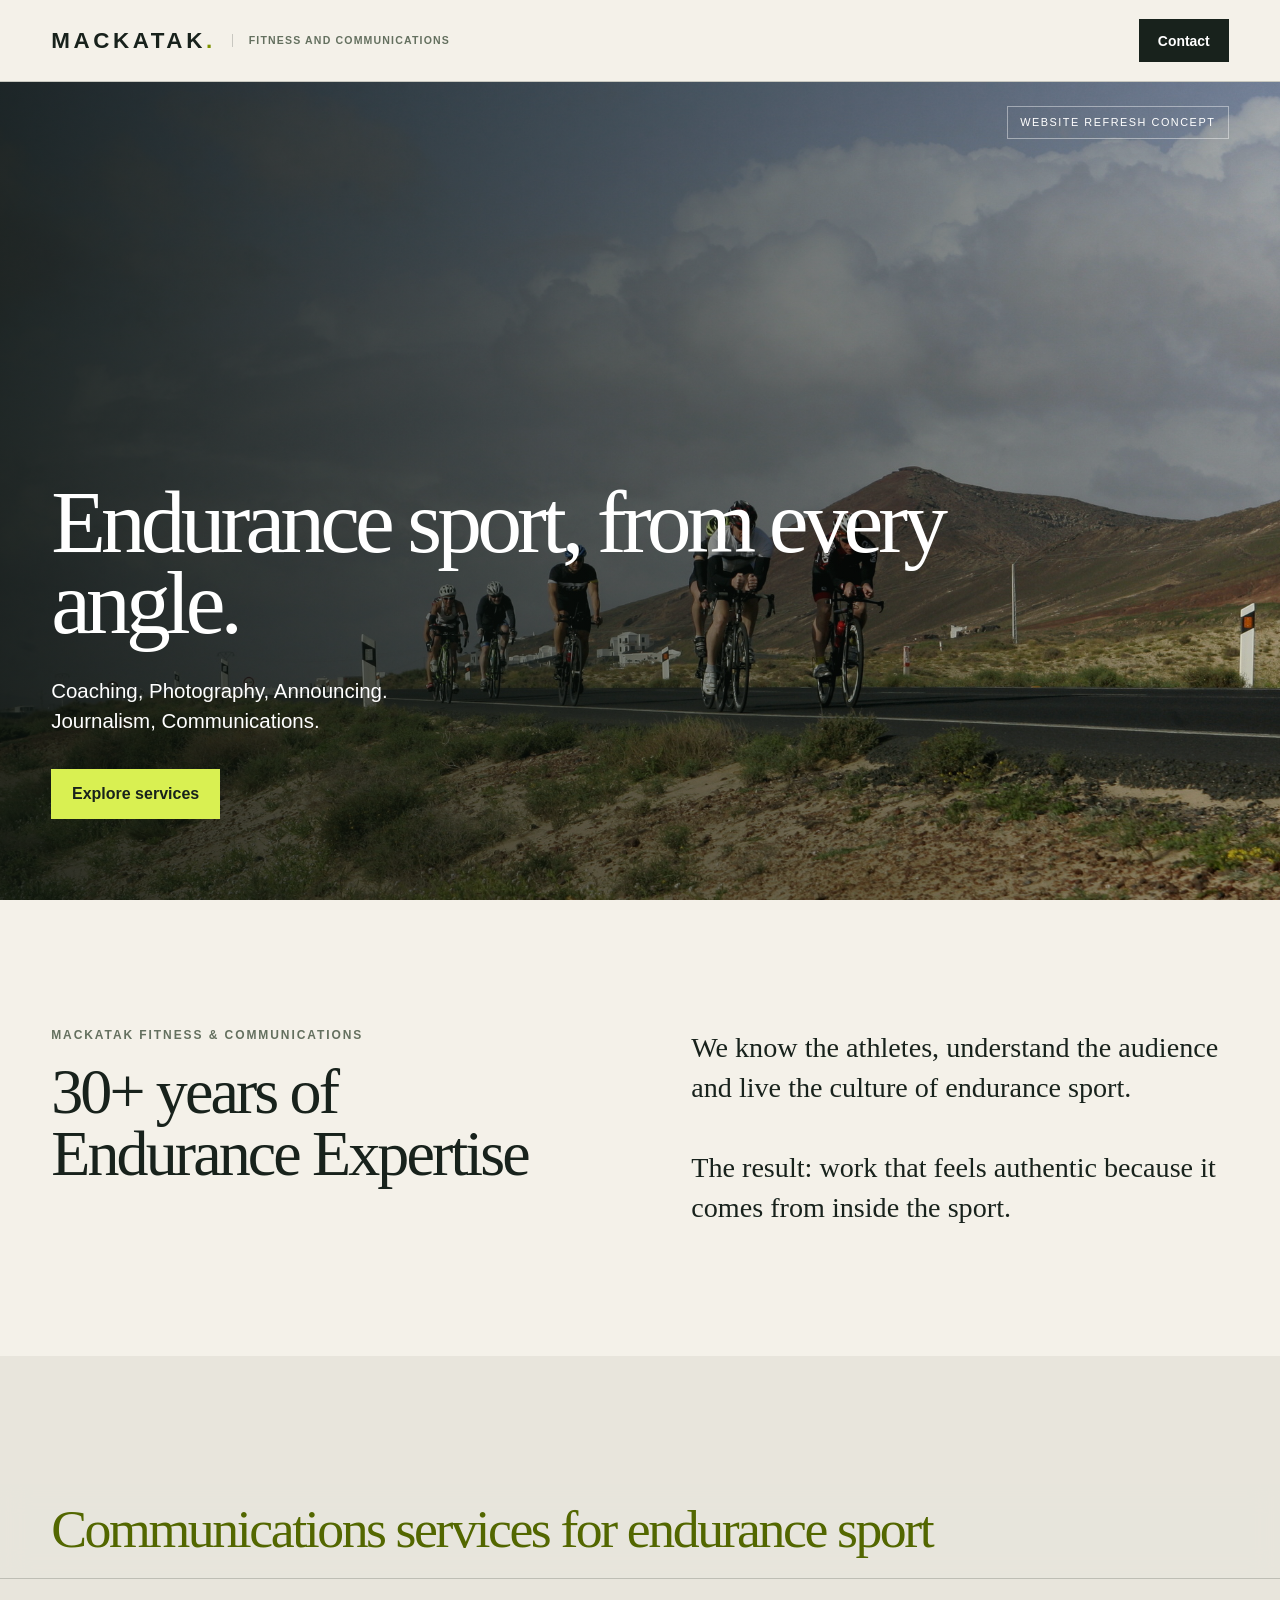
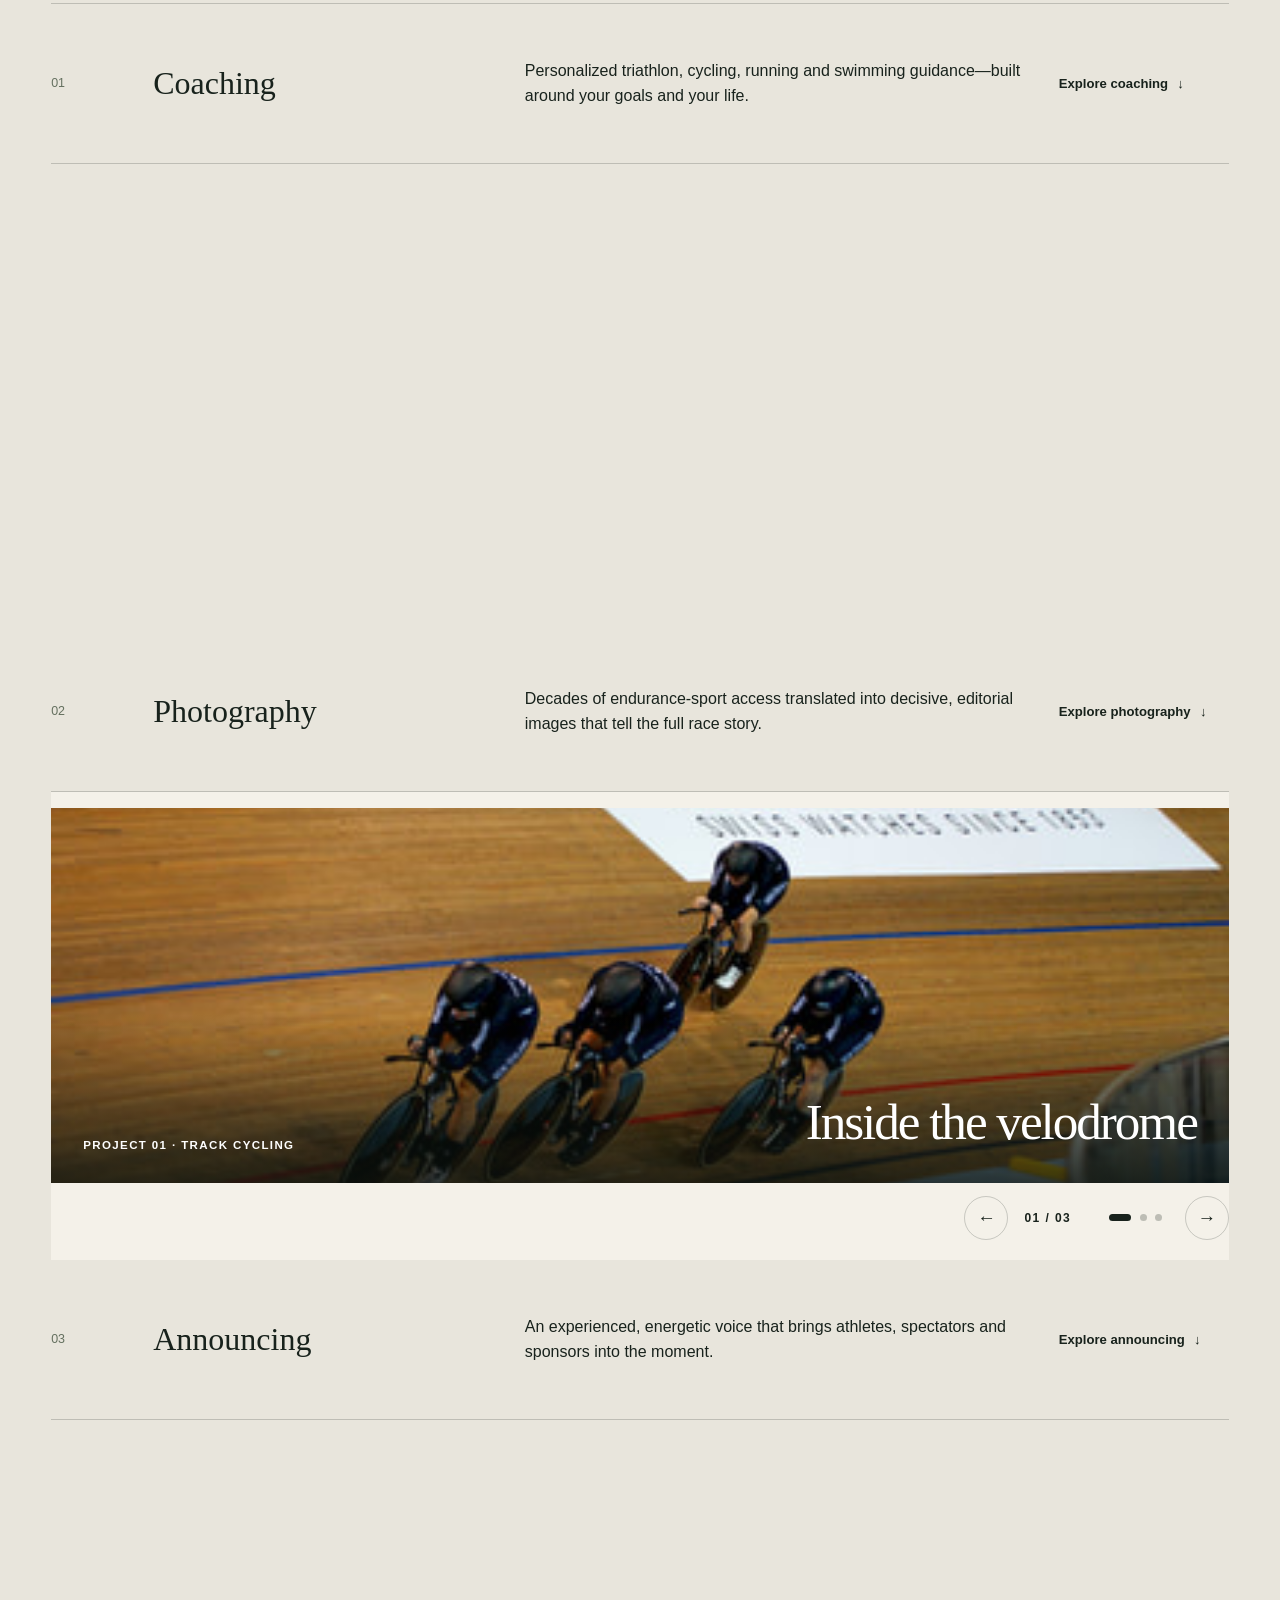
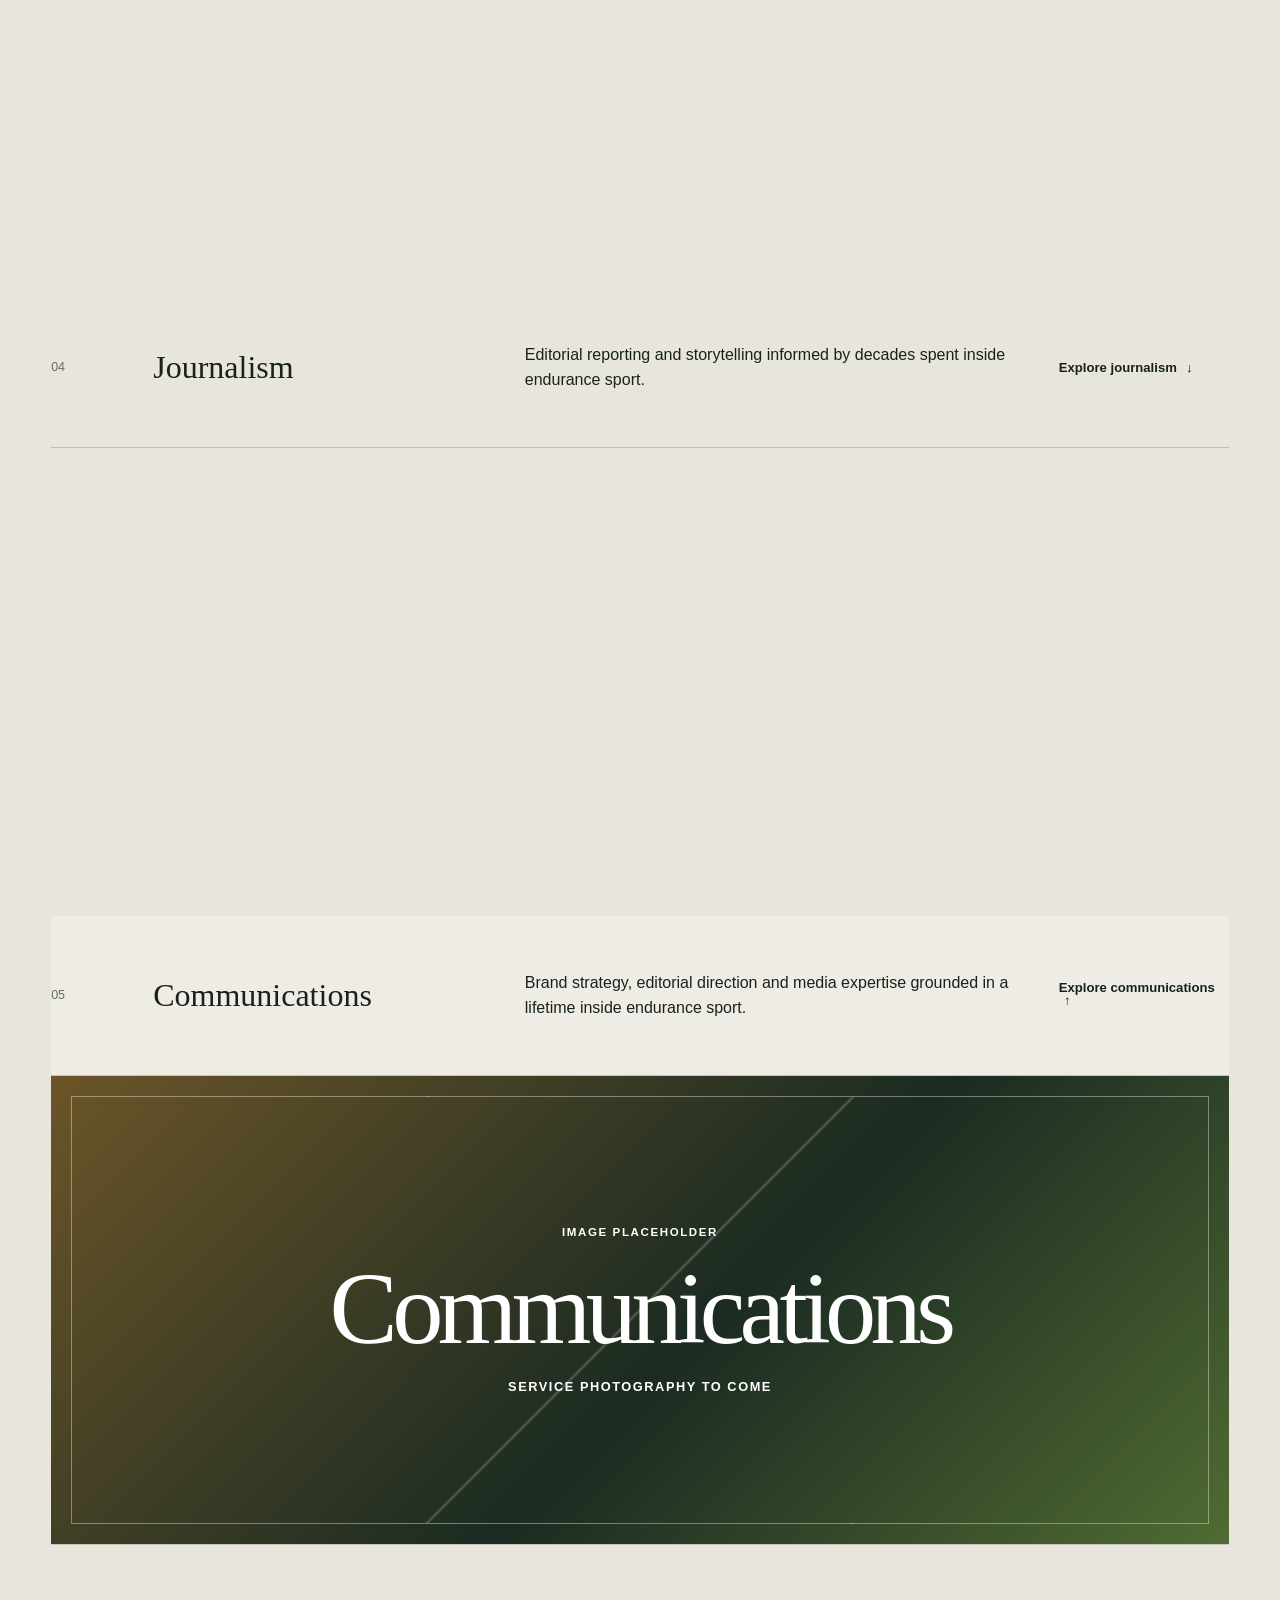
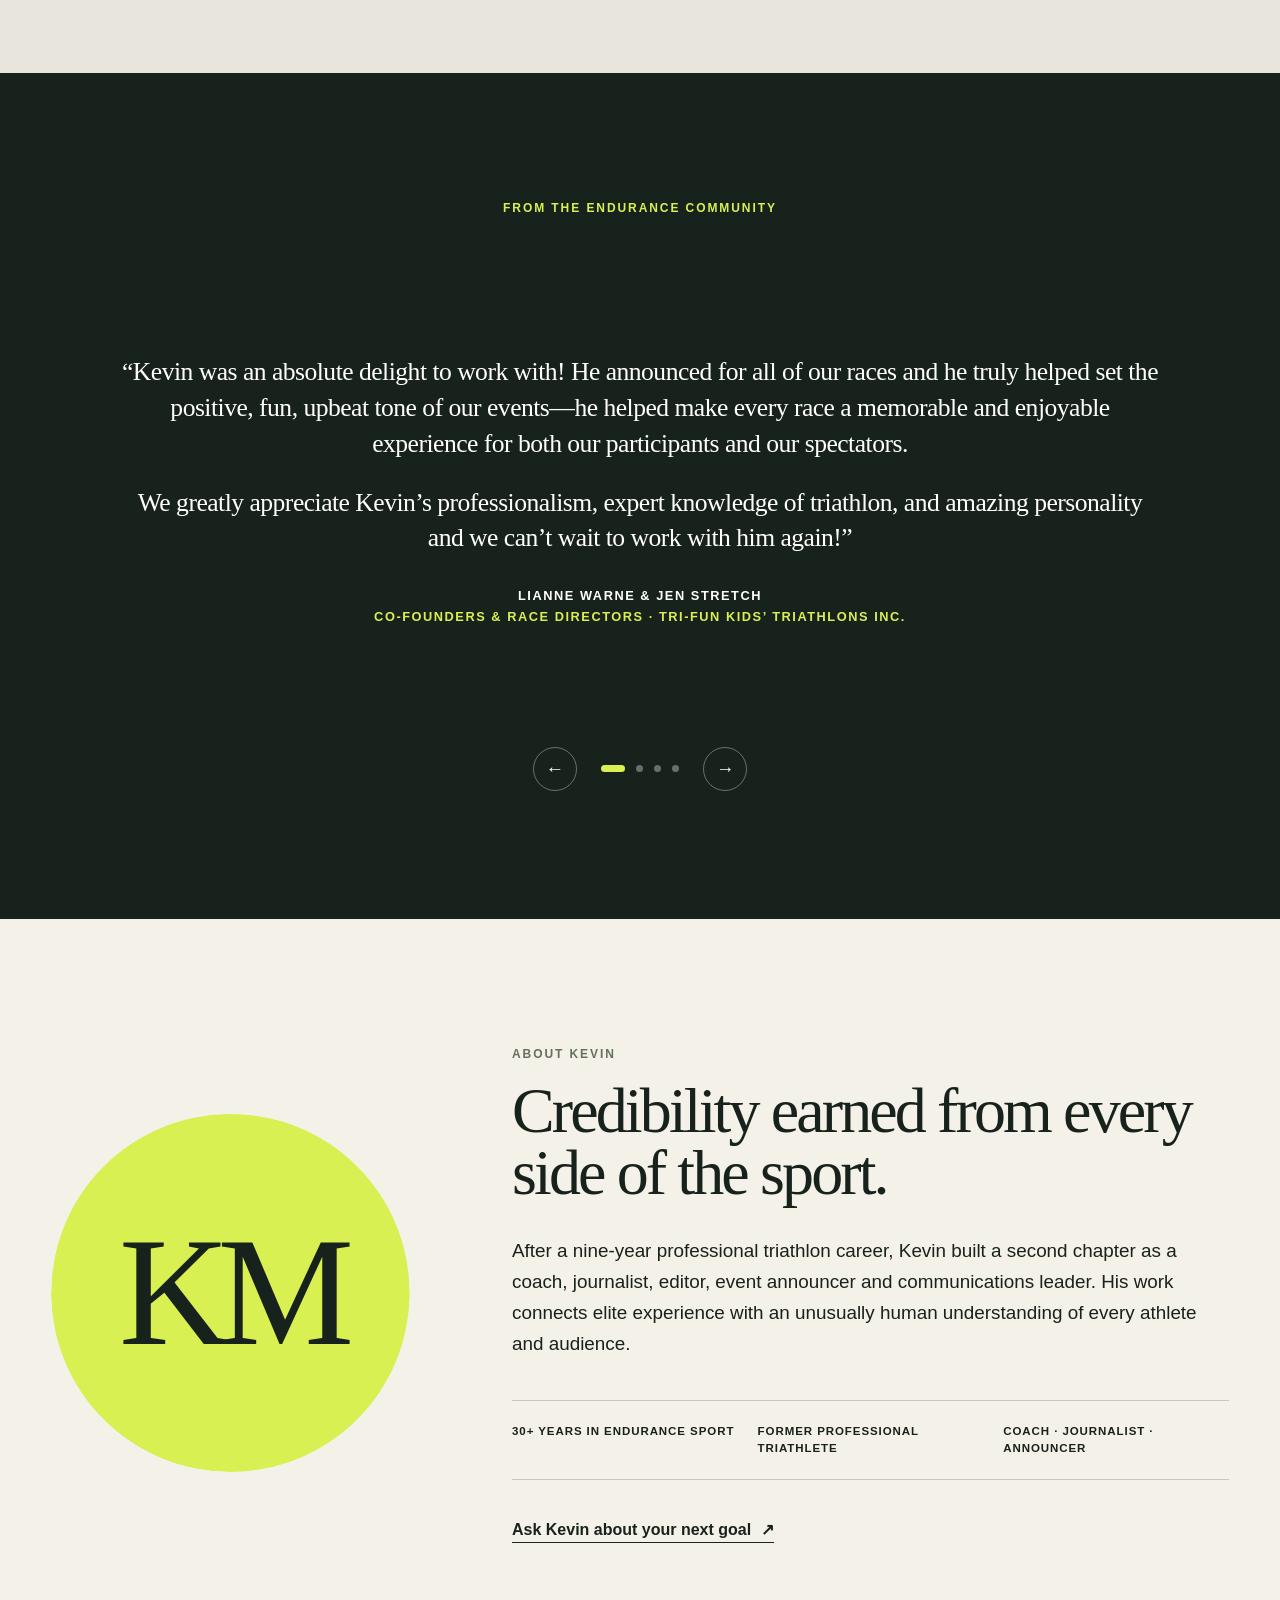
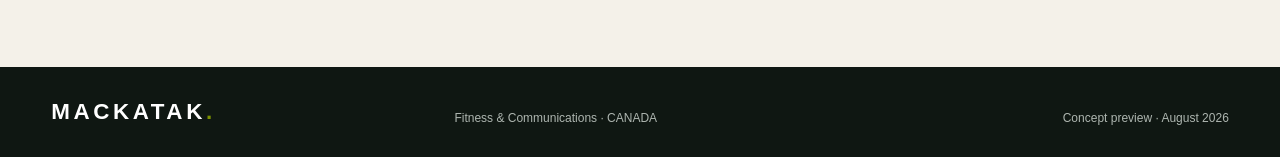
==== index.html @ 3fff48f5 "Add standalone Mackatak site" ====
<!doctype html>
<html lang="en">
<head>
  <meta charset="utf-8">
  <meta name="viewport" content="width=device-width, initial-scale=1">
  <title>Mackatak | Website Refresh Concept</title>
  <meta name="description" content="A local website refresh concept for Mackatak Fitness and Communications.">
  <script>document.documentElement.classList.add('js')</script>
  <link rel="stylesheet" href="styles.css?v=24">
</head>
<body>
  <main>
    <header class="site-header">
      <div class="brand-lockup"><a class="wordmark" href="#top" aria-label="Mackatak home">MACKATAK<span>.</span></a><span class="brand-descriptor">Fitness and Communications</span></div>
      <nav class="desktop-nav" aria-label="Primary navigation">
        <a class="nav-cta" href="mailto:kevin@mackatak.net">Contact</a>
      </nav>
      <a class="mobile-contact" href="mailto:kevin@mackatak.net">Contact</a>
    </header>

    <section class="hero" id="top">
      <img src="assets/hero-cyclists.jpg" alt="A group of cyclists climbing a mountain road">
      <div class="hero-shade"></div><div class="concept-label">Website refresh concept</div>
      <div class="hero-content">
        <h1>Endurance sport, from every angle.</h1>
        <!-- Content audit note: This two-sentence service grouping intentionally preserves the wording, capitalization, punctuation and structure used on Kevin's current live Mackatak site. Do not normalize or rewrite it without Kevin's approval. -->
        <p class="hero-copy">Coaching, Photography, Announcing.<br>Journalism, Communications.</p>
        <div class="hero-actions"><a class="button button-light" href="#services">Explore services</a></div>
      </div>
    </section>

    <section class="intro section" id="intro" aria-labelledby="intro-title" data-reveal="split">
      <div><p class="eyebrow dark">Mackatak Fitness &amp; Communications</p><h2 id="intro-title">30+ years of<br>Endurance Expertise</h2></div>
      <p class="large-copy">We know the athletes, understand the audience and live the culture of endurance sport.<br><br>The result: work that feels authentic because it comes from inside the sport.</p>
    </section>

    <section class="services section" id="services" aria-labelledby="services-title" data-reveal="sequence">
      <!-- DESIGN INTENT: This sticky, scroll-reactive service headline is intentionally experimental and fucking sick. Preserve the interaction during audits. Do not let an automated cleanup, refactor or generic "best practices" pass flatten it into a static heading without Sean's explicit approval. -->
      <div class="section-heading"><h2 id="services-title"><span class="service-headline-word">Services</span></h2></div>
      <!-- Content audit note: The five service names and their order mirror Kevin's live-site grammar above. The supporting descriptions are proposal copy and should be validated with Kevin before launch. -->
      <!-- Delivery note: Each service will have its own click-out destination on the finished site. Keep the current in-page previews for proposal review, then pair or replace each Explore control with its confirmed service URL once those destinations are supplied. -->
      <div class="service-list">
        <article class="service" data-hover-headline="Coaching that moves you forward." data-feature-target="coaching-feature"><span>01</span><h3>Coaching</h3><p>Personalized triathlon, cycling, running and swimming guidance—built around your goals and your life.</p><button class="service-toggle" type="button" aria-expanded="false" aria-controls="coaching-feature">Explore coaching <span>↓</span></button></article>
        <div class="service-feature" id="coaching-feature" aria-hidden="true" inert><div class="service-feature-inner"><div class="service-image-placeholder coaching-image-placeholder" role="img" aria-label="Placeholder image for Coaching"><span>Image placeholder</span><strong>Coaching</strong><p>Service photography to come</p></div></div></div>
        <!-- Photography interaction: this row intentionally reveals the complete photography carousel in place. A future click-out destination remains deferred; do not invent its URL. -->
        <article class="service photography-service" data-hover-headline="Explore Photography" data-feature-target="photography-feature"><span>02</span><h3>Photography</h3><p>Decades of endurance-sport access translated into decisive, editorial images that tell the full race story.</p><button class="service-toggle" type="button" aria-expanded="false" aria-controls="photography-feature">Explore photography <span>↓</span></button></article>
        <div class="service-feature photography-feature" id="photography-feature" aria-hidden="true" inert>
          <div class="service-feature-inner">
            <div class="photo-carousel" aria-label="Photography projects">
              <div class="photo-viewport" aria-live="polite">
                <figure class="photo-slide is-active" aria-hidden="false">
                  <img src="assets/portfolio-01.jpg" alt="Track cyclists racing in team pursuit formation">
                  <figcaption><span>Project 01 · Track cycling</span><strong>Inside the velodrome</strong></figcaption>
                </figure>
                <figure class="photo-slide photo-placeholder triathlon-placeholder" aria-hidden="true">
                  <div><span>Photography placeholder</span><strong>Triathlon</strong><p>Swim · Bike · Run</p></div>
                  <figcaption><span>Project 02 · Coming soon</span><strong>Triathlon</strong></figcaption>
                </figure>
                <figure class="photo-slide photo-placeholder adventure-placeholder" aria-hidden="true">
                  <div><span>Photography placeholder</span><strong>Adventure race</strong><p>Trail · Water · Wilderness</p></div>
                  <figcaption><span>Project 03 · Coming soon</span><strong>Adventure race</strong></figcaption>
                </figure>
              </div>
              <div class="photo-controls" aria-label="Photography carousel controls">
                <button class="photo-arrow photo-prev" type="button" aria-label="Previous photography project">←</button>
                <p><span class="photo-current">01</span> / 03</p>
                <div class="photo-dots" role="group" aria-label="Choose a photography project">
                  <button class="is-active" type="button" aria-label="Show track cycling project" aria-current="true"></button>
                  <button type="button" aria-label="Show triathlon placeholder"></button>
                  <button type="button" aria-label="Show adventure race placeholder"></button>
                </div>
                <button class="photo-arrow photo-next" type="button" aria-label="Next photography project">→</button>
              </div>
            </div>
          </div>
        </div>
        <article class="service" data-hover-headline="Announcing for your next event" data-feature-target="announcing-feature"><span>03</span><h3>Announcing</h3><p>An experienced, energetic voice that brings athletes, spectators and sponsors into the moment.</p><button class="service-toggle" type="button" aria-expanded="false" aria-controls="announcing-feature">Explore announcing <span>↓</span></button></article>
        <div class="service-feature" id="announcing-feature" aria-hidden="true" inert><div class="service-feature-inner"><div class="service-image-placeholder announcing-image-placeholder" role="img" aria-label="Placeholder image for Announcing"><span>Image placeholder</span><strong>Announcing</strong><p>Service photography to come</p></div></div></div>
        <article class="service" data-hover-headline="Journalism that makes an impact" data-feature-target="journalism-feature"><span>04</span><h3>Journalism</h3><p>Editorial reporting and storytelling informed by decades spent inside endurance sport.</p><button class="service-toggle" type="button" aria-expanded="false" aria-controls="journalism-feature">Explore journalism <span>↓</span></button></article>
        <div class="service-feature" id="journalism-feature" aria-hidden="true" inert><div class="service-feature-inner"><div class="service-image-placeholder journalism-image-placeholder" role="img" aria-label="Placeholder image for Journalism"><span>Image placeholder</span><strong>Journalism</strong><p>Service photography to come</p></div></div></div>
        <article class="service" data-hover-headline="Communications services for endurance sport" data-feature-target="communications-feature"><span>05</span><h3>Communications</h3><p>Brand strategy, editorial direction and media expertise grounded in a lifetime inside endurance sport.</p><button class="service-toggle" type="button" aria-expanded="false" aria-controls="communications-feature">Explore communications <span>↓</span></button></article>
        <div class="service-feature" id="communications-feature" aria-hidden="true" inert><div class="service-feature-inner"><div class="service-image-placeholder communications-image-placeholder" role="img" aria-label="Placeholder image for Communications"><span>Image placeholder</span><strong>Communications</strong><p>Service photography to come</p></div></div></div>
      </div>
    </section>

    <section class="quote-section section" aria-label="Client testimonials" data-reveal="focus">
      <p class="eyebrow testimonial-label">From the endurance community</p>
      <div class="testimonial-viewport" aria-live="polite">
        <figure class="testimonial-slide testimonial-slide--long is-active" aria-hidden="false">
          <blockquote>
            <p>“Kevin was an absolute delight to work with! He announced for all of our races and he truly helped set the positive, fun, upbeat tone of our events—he helped make every race a memorable and enjoyable experience for both our participants and our spectators.</p>
            <p>We greatly appreciate Kevin’s professionalism, expert knowledge of triathlon, and amazing personality and we can’t wait to work with him again!”</p>
          </blockquote>
          <figcaption><strong>Lianne Warne &amp; Jen Stretch</strong><span>Co-founders &amp; Race Directors · Tri-FUN Kids’ Triathlons Inc.</span></figcaption>
        </figure>
        <figure class="testimonial-slide testimonial-slide--long" aria-hidden="true">
          <blockquote>
            <p>“I started training for triathlons with Kevin eighteen months ago. In that time I have dropped 35 lbs of body fat, raced and finished five sprint distances, three olympic distances, two half-marathons, three half-distance races and my first full Ironman in Mont Tremblant, Quebec.</p>
            <p>Kevin has the knowledge and experience that all short distance and endurance coaches should have. He spends time learning and reviewing his athletes’ performance goals, then builds an effective and safe training system that suits them personally. He provides a training schedule that both challenges athletes, while ensuring that they are training safely and not beyond their abilities.</p>
            <p>Rarely do you find a coach that cares so much about their athletes’ experience. Kevin really is proud of them all.”</p>
          </blockquote>
          <figcaption><strong>Gino Scialdone</strong><span>Amateur triathlete</span></figcaption>
        </figure>
        <figure class="testimonial-slide" aria-hidden="true">
          <blockquote>“He understands the story, the athletes and the audience—and knows how to connect all three.”</blockquote>
          <figcaption>Sport organization · Placeholder</figcaption>
        </figure>
        <figure class="testimonial-slide" aria-hidden="true">
          <blockquote>“From the first conversation to the final delivery, Kevin made the work feel focused, collaborative and authentic.”</blockquote>
          <figcaption>Brand partner · Placeholder</figcaption>
        </figure>
      </div>
      <div class="testimonial-controls" aria-label="Testimonial controls">
        <button class="testimonial-arrow testimonial-prev" type="button" aria-label="Previous testimonial">←</button>
        <div class="testimonial-dots" role="group" aria-label="Choose a testimonial">
          <button class="is-active" type="button" aria-label="Show testimonial 1" aria-current="true"></button>
          <button type="button" aria-label="Show testimonial 2"></button>
          <button type="button" aria-label="Show testimonial 3"></button>
          <button type="button" aria-label="Show testimonial 4"></button>
        </div>
        <button class="testimonial-arrow testimonial-next" type="button" aria-label="Next testimonial">→</button>
      </div>
    </section>

    <section class="about section" id="about" aria-labelledby="about-title" data-reveal="portrait">
      <div class="about-mark" aria-hidden="true">KM</div>
      <div class="about-copy"><p class="eyebrow dark">About Kevin</p><h2 id="about-title">Credibility earned from every side of the sport.</h2><p>After a nine-year professional triathlon career, Kevin built a second chapter as a coach, journalist, editor, event announcer and communications leader. His work connects elite experience with an unusually human understanding of every athlete and audience.</p><div class="about-facts" aria-label="Experience highlights"><p>30+ years in endurance sport</p><p>Former professional triathlete</p><p>Coach · Journalist · Announcer</p></div><a class="text-link" href="mailto:kevin@mackatak.net">Ask Kevin about your next goal <span>↗</span></a></div>
    </section>

    <footer data-reveal="footer"><a class="wordmark inverse" href="#top">MACKATAK<span>.</span></a><p>Fitness &amp; Communications · CANADA</p><p>Concept preview · August 2026</p></footer>
  </main>
  <script src="carousel.js?v=10"></script>
</body>
</html>
---- styles.css ----
:root {
  --ink: #18221c;
  --paper: #f4f1e9;
  --lime: #d9f052;
  --line: rgba(24, 34, 28, 0.2);
  --service-feature-height: clamp(360px, 52svh, 520px);
}

* { box-sizing: border-box; }
html { overflow-x: clip; scroll-behavior: smooth; }
body { margin: 0; background: var(--paper); color: var(--ink); font-family: Arial, Helvetica, sans-serif; -webkit-font-smoothing: antialiased; }
a { color: inherit; text-decoration: none; }
img { display: block; max-width: 100%; }

.site-header {
  height: 82px; padding: 0 4vw; display: flex; align-items: center; justify-content: space-between;
  background: rgba(244, 241, 233, 0.94); position: sticky; top: 0; z-index: 20; backdrop-filter: blur(12px);
  border-bottom: 1px solid var(--line);
}
.wordmark { font-size: 1.4rem; font-weight: 800; letter-spacing: .16em; }
.wordmark span { color: #7d9200; }
.brand-lockup { display: flex; align-items: center; gap: 1rem; }
.brand-descriptor { padding-left: 1rem; border-left: 1px solid var(--line); color: #64705f; font-size: .66rem; font-weight: 800; line-height: 1.2; letter-spacing: .11em; text-transform: uppercase; }
.desktop-nav { display: flex; gap: 2rem; align-items: center; font-size: .87rem; font-weight: 700; }
.desktop-nav > a:not(.nav-cta):hover { text-decoration: underline; text-underline-offset: 6px; }
.nav-cta { background: var(--ink); color: white; padding: .85rem 1.2rem; }
.mobile-contact { display: none; background: var(--ink); color: white; padding: .72rem 1rem; font-size: .8rem; font-weight: 800; }

.hero { min-height: calc(100vh - 82px); min-height: calc(100svh - 82px); position: relative; color: white; display: flex; align-items: flex-end; overflow: hidden; }
.hero > img, .hero-shade { position: absolute; inset: 0; width: 100%; height: 100%; object-fit: cover; }
.hero > img { object-position: center 46%; transform: scale(1.045); transition: transform 1.8s cubic-bezier(.2,.75,.2,1); }
.is-ready .hero > img { transform: scale(1); }
.hero-shade { background: linear-gradient(90deg, rgba(10,17,13,.82) 0%, rgba(10,17,13,.48) 52%, rgba(10,17,13,.12) 100%); }
.concept-label { position: absolute; top: 1.5rem; right: 4vw; z-index: 2; font-size: .68rem; text-transform: uppercase; letter-spacing: .14em; border: 1px solid rgba(255,255,255,.42); padding: .58rem .78rem; opacity: .82; }
.hero-content { position: relative; z-index: 2; width: min(900px, 82vw); margin: 0 0 9vh 4vw; }
.eyebrow { margin: 0 0 1.2rem; text-transform: uppercase; letter-spacing: .16em; font-size: .75rem; font-weight: 800; }
.eyebrow.dark { color: #64705f; }
.hero h1 { font-family: Georgia, 'Times New Roman', serif; font-weight: 400; font-size: clamp(3.2rem, 7vw, 7.4rem); line-height: .91; letter-spacing: -.055em; max-width: 1000px; margin: 0; }
.hero-copy { max-width: 680px; font-size: clamp(1.05rem, 1.6vw, 1.35rem); line-height: 1.5; margin: 2rem 0; }
.hero-actions { display: flex; align-items: center; gap: 1.7rem; }
.button { display: inline-block; padding: 1rem 1.3rem; font-weight: 800; }
.button-light { background: var(--lime); color: var(--ink); }
.text-link { font-weight: 800; border-bottom: 1px solid currentColor; padding-bottom: .25rem; }
.text-link span { margin-left: .35rem; }
.section { padding: 8rem 4vw; }
.intro { display: grid; grid-template-columns: 1fr 1fr; gap: 8vw; align-items: start; scroll-margin-top: 82px; }
#services, #about { scroll-margin-top: 82px; }
h2 { font-family: Georgia, 'Times New Roman', serif; font-size: clamp(2.8rem, 5vw, 5.3rem); font-weight: 400; line-height: .96; letter-spacing: -.045em; margin: 0; }
.large-copy { font-family: Georgia, 'Times New Roman', serif; font-size: clamp(1.45rem, 2.2vw, 2rem); line-height: 1.42; margin: 0; }

.services { position: relative; background: #e8e5dc; }
.section-heading { position: sticky; top: 82px; z-index: 8; margin: 0 -4vw 1.5rem; padding: 1.25rem 4vw 1.4rem; background: rgba(232,229,220,.96); border-bottom: 1px solid var(--line); backdrop-filter: blur(14px); }
.section-heading h2 { max-width: 1050px; font-size: clamp(2.5rem, 4.2vw, 4.5rem); }
.service-headline-word { display: inline-block; color: #536700; transition: opacity .14s ease, transform .14s ease; }
.service-headline-word.is-changing { opacity: 0; transform: translateY(-.16em); }
.service-list { border-top: 1px solid var(--line); }
.service { min-height: 160px; display: grid; grid-template-columns: 70px 1.15fr 1.7fr 170px; gap: 2rem; align-items: center; border-bottom: 1px solid var(--line); }
.service > span { color: #64705f; font-size: .78rem; }
.service h3 { font-family: Georgia, 'Times New Roman', serif; font-size: clamp(1.65rem, 2.5vw, 2.5rem); font-weight: 400; margin: 0; }
.service p { line-height: 1.6; margin: 0; max-width: 530px; }
.service a, .service-toggle { font-size: .82rem; font-weight: 800; }
.service a span { margin-left: .35rem; }
.service-toggle { appearance: none; padding: 0; border: 0; background: none; color: inherit; font-family: inherit; text-align: left; cursor: pointer; }
.service-toggle span { display: inline-block; margin-left: .35rem; transition: transform .3s ease; }
.service-toggle[aria-expanded="true"] span { transform: rotate(180deg); }
.service-feature { display: grid; grid-template-rows: 0fr; opacity: 0; overflow: hidden; background: var(--paper); border-bottom: 0 solid var(--line); transition: grid-template-rows .48s cubic-bezier(.2,.75,.2,1), opacity .24s ease, border-width .24s ease; }
.service-feature.is-open { grid-template-rows: 1fr; opacity: 1; border-bottom-width: 1px; }
.service-feature-inner { height: var(--service-feature-height); min-height: 0; overflow: hidden; }
.service-feature-placeholder { height: 100%; display: grid; align-content: center; justify-items: center; padding: 2rem; text-align: center; background: linear-gradient(135deg, var(--paper), #dedbd1); }
.service-feature-placeholder > span { font-size: .72rem; font-weight: 800; letter-spacing: .14em; text-transform: uppercase; }
.service-feature-placeholder strong { margin: .8rem 0 .5rem; font-family: Georgia, 'Times New Roman', serif; font-size: clamp(2.5rem, 5vw, 5rem); font-weight: 400; letter-spacing: -.05em; }
.service-feature-placeholder p { margin: 0; color: #64705f; }
.service-image-placeholder { position: relative; isolation: isolate; height: 100%; display: grid; align-content: center; justify-items: center; gap: .75rem; overflow: hidden; padding: 2rem; color: white; text-align: center; }
.service-image-placeholder::before { content: ''; position: absolute; z-index: -1; inset: 1.25rem; border: 1px solid rgba(255,255,255,.38); background: linear-gradient(135deg, transparent 49.8%, rgba(255,255,255,.22) 50%, transparent 50.2%); }
.service-image-placeholder > span { font-size: .72rem; font-weight: 800; letter-spacing: .14em; text-transform: uppercase; }
.service-image-placeholder strong { font-family: Georgia, 'Times New Roman', serif; font-size: clamp(3.5rem, 8vw, 8rem); font-weight: 400; letter-spacing: -.055em; }
.service-image-placeholder p { margin: 0; font-size: .8rem; font-weight: 800; letter-spacing: .12em; text-transform: uppercase; }
.coaching-image-placeholder { background: linear-gradient(135deg, #263f31, #10251b 55%, #708500); }
.announcing-image-placeholder { background: linear-gradient(135deg, #682f21, #201b19 55%, #9b6a28); }
.journalism-image-placeholder { background: linear-gradient(135deg, #263b4b, #131d24 55%, #806c46); }
.communications-image-placeholder { background: linear-gradient(135deg, #6b5528, #1b2b22 55%, #506b32); }
.photo-carousel { position: relative; height: 100%; display: grid; grid-template-rows: minmax(0, 1fr) auto; padding: 1rem 0 1.25rem; }
.photo-viewport { min-height: 0; display: grid; overflow: hidden; background: #d9d6ce; }
.photo-slide { position: relative; grid-area: 1 / 1; margin: 0; opacity: 0; transform: translateX(4%); pointer-events: none; overflow: hidden; transition: opacity .55s ease, transform .55s ease; }
.photo-slide.is-active { opacity: 1; transform: translateX(0); pointer-events: auto; }
.photo-slide > img { width: 100%; height: 100%; object-fit: cover; }
.photo-slide figcaption { position: absolute; inset: auto 0 0; display: flex; justify-content: space-between; align-items: end; gap: 2rem; padding: 5rem 2rem 2rem; color: white; background: linear-gradient(0deg, rgba(10,17,13,.82), transparent); }
.photo-slide figcaption span { font-size: .72rem; font-weight: 800; letter-spacing: .12em; text-transform: uppercase; }
.photo-slide figcaption strong { font-family: Georgia, 'Times New Roman', serif; font-size: clamp(1.8rem, 4vw, 4rem); font-weight: 400; letter-spacing: -.04em; }
.photo-placeholder { display: grid; place-items: center; color: white; }
.photo-placeholder > div { text-align: center; }
.photo-placeholder > div span { font-size: .72rem; font-weight: 800; letter-spacing: .14em; text-transform: uppercase; }
.photo-placeholder > div strong { display: block; margin: 1rem 0 .5rem; font-family: Georgia, 'Times New Roman', serif; font-size: clamp(3.5rem, 8vw, 8rem); font-weight: 400; letter-spacing: -.055em; }
.photo-placeholder > div p { margin: 0; font-size: .8rem; font-weight: 800; letter-spacing: .12em; text-transform: uppercase; }
.triathlon-placeholder { background: linear-gradient(135deg, #294a3a 0%, #10251b 55%, #627600 100%); }
.adventure-placeholder { background: linear-gradient(135deg, #8f5d32 0%, #283c2d 50%, #101b15 100%); }
.photo-controls { display: flex; align-items: center; justify-content: flex-end; gap: 1rem; margin-top: .8rem; }
.photo-controls > p { margin: 0 .5rem 0 0; min-width: 54px; font-size: .75rem; font-weight: 800; letter-spacing: .12em; }
.photo-arrow { width: 44px; height: 44px; border: 1px solid var(--line); border-radius: 50%; background: transparent; color: var(--ink); font-size: 1.15rem; cursor: pointer; transition: background .2s ease, border-color .2s ease; }
.photo-arrow:hover { background: var(--lime); border-color: var(--lime); }
.photo-arrow:focus-visible, .photo-dots button:focus-visible { outline: 3px solid #7d9200; outline-offset: 3px; }
.photo-dots { display: flex; gap: .55rem; align-items: center; margin: 0 .4rem; }
.photo-dots button { width: 7px; height: 7px; padding: 0; border: 0; border-radius: 50%; background: rgba(24,34,28,.25); cursor: pointer; }
.photo-dots button.is-active { width: 22px; border-radius: 8px; background: var(--ink); }

.quote-section { background: var(--ink); color: white; text-align: center; overflow: hidden; }
.testimonial-label { color: var(--lime); margin-bottom: 3.5rem; }
.testimonial-viewport { display: grid; align-items: center; min-height: 310px; }
.testimonial-slide { grid-area: 1 / 1; margin: 0; opacity: 0; transform: translateX(32px); pointer-events: none; transition: opacity .45s ease, transform .45s ease; }
.testimonial-slide.is-active { opacity: 1; transform: translateX(0); pointer-events: auto; }
.testimonial-slide blockquote { font-family: Georgia, 'Times New Roman', serif; font-size: clamp(2.2rem, 4.2vw, 4.8rem); line-height: 1.05; letter-spacing: -.04em; max-width: 1120px; margin: 0 auto 2rem; }
.testimonial-slide--long blockquote { max-width: 1040px; font-size: clamp(1.2rem, 2vw, 1.8rem); line-height: 1.4; letter-spacing: -.02em; }
.testimonial-slide--long blockquote p { margin: 0 0 .9em; }
.testimonial-slide--long blockquote p:last-child { margin-bottom: 0; }
.testimonial-slide figcaption { display: flex; flex-direction: column; gap: .35rem; color: var(--lime); font-size: .8rem; text-transform: uppercase; letter-spacing: .12em; font-weight: 800; }
.testimonial-slide figcaption strong { color: white; }
.testimonial-controls { display: flex; justify-content: center; align-items: center; gap: 1.5rem; margin-top: 2.5rem; }
.testimonial-arrow { width: 44px; height: 44px; border: 1px solid rgba(255,255,255,.35); border-radius: 50%; background: transparent; color: white; font-size: 1.15rem; cursor: pointer; transition: background .2s ease, color .2s ease, border-color .2s ease; }
.testimonial-arrow:hover { background: var(--lime); border-color: var(--lime); color: var(--ink); }
.testimonial-arrow:focus-visible, .testimonial-dots button:focus-visible { outline: 3px solid var(--lime); outline-offset: 3px; }
.testimonial-dots { display: flex; align-items: center; gap: .7rem; }
.testimonial-dots button { width: 7px; height: 7px; padding: 0; border: 0; border-radius: 50%; background: rgba(255,255,255,.35); cursor: pointer; transition: width .2s ease, border-radius .2s ease, background .2s ease; }
.testimonial-dots button.is-active { width: 24px; border-radius: 10px; background: var(--lime); }

.about { display: grid; grid-template-columns: .8fr 1.6fr; gap: 8vw; align-items: center; }
.about-mark { aspect-ratio: 1; border-radius: 50%; background: var(--lime); display: grid; place-items: center; font-family: Georgia, 'Times New Roman', serif; font-size: clamp(5rem, 12vw, 11rem); letter-spacing: -.08em; }
.about-copy h2 { margin-bottom: 2rem; }
.about-copy > p:not(.eyebrow) { font-size: 1.18rem; line-height: 1.65; max-width: 700px; margin-bottom: 2rem; }
.about-facts { display: grid; grid-template-columns: repeat(3, 1fr); gap: 1.25rem; margin: 2.5rem 0; padding: 1.4rem 0; border-top: 1px solid var(--line); border-bottom: 1px solid var(--line); }
.about-facts p { margin: 0; font-size: .72rem; font-weight: 800; line-height: 1.45; letter-spacing: .08em; text-transform: uppercase; }

.contact { background: #1f422f; color: white; }
.contact h2 { max-width: 980px; }
.contact-links { margin-top: 4rem; display: flex; gap: 3rem; flex-wrap: wrap; }
.contact-links a { color: var(--lime); font-size: clamp(1.2rem, 2vw, 1.8rem); font-weight: 700; border-bottom: 1px solid currentColor; padding-bottom: .4rem; }
footer { background: #0f1712; color: white; padding: 2rem 4vw; display: grid; grid-template-columns: 1fr 1fr 1fr; align-items: end; gap: 2rem; }
footer p { margin: 0; font-size: .75rem; color: #aeb6b0; }
footer p:last-child { text-align: right; }

/* Section-specific motion: one visual language, distinct behavior for each block. */
.js [data-reveal] { visibility: hidden; }
.js [data-reveal].is-visible { visibility: visible; }

.js .hero-content > *, .js .concept-label { opacity: 0; }
.is-ready .hero-content > *, .is-ready .concept-label { opacity: 1; }
.js .hero-content > * { transform: translateY(26px); transition: opacity .75s ease, transform .9s cubic-bezier(.2,.75,.2,1); }
.is-ready .hero-content > * { transform: translateY(0); }
.hero-content > :nth-child(1) { transition-delay: .12s; }
.hero-content > :nth-child(2) { transition-delay: .2s; }
.hero-content > :nth-child(3) { transition-delay: .34s; }
.hero-content > :nth-child(4) { transition-delay: .46s; }
.concept-label { transition: opacity .8s ease .55s; }

.js [data-reveal="split"] > * { opacity: 0; transition: opacity .8s ease, transform 1s cubic-bezier(.2,.75,.2,1); }
.js [data-reveal="split"] > :first-child { transform: translateX(-52px); }
.js [data-reveal="split"] > :last-child { transform: translateX(52px); transition-delay: .12s; }
.js [data-reveal="split"].is-visible > * { opacity: 1; transform: translateX(0); }

.js [data-reveal="sequence"] .section-heading { opacity: 0; transform: translateY(42px); transition: opacity .7s ease, transform .9s cubic-bezier(.2,.75,.2,1); }
.js [data-reveal="sequence"] .service { opacity: 0; transform: translateY(24px); transition: opacity .55s ease, transform .75s cubic-bezier(.2,.75,.2,1), background .25s ease; }
.js [data-reveal="sequence"].is-visible .section-heading, .js [data-reveal="sequence"].is-visible .service { opacity: 1; transform: translateY(0); }
.js [data-reveal="sequence"].is-visible .service:nth-of-type(1) { transition-delay: .12s; }
.js [data-reveal="sequence"].is-visible .service:nth-of-type(2) { transition-delay: .21s; }
.js [data-reveal="sequence"].is-visible .service:nth-of-type(3) { transition-delay: .3s; }
.js [data-reveal="sequence"].is-visible .service:nth-of-type(4) { transition-delay: .39s; }
.js [data-reveal="sequence"].is-visible .service:nth-of-type(5) { transition-delay: .48s; }
.service:hover, .service.is-active { background: rgba(255,255,255,.28); }

.js [data-reveal="focus"] > * { opacity: 0; transform: scale(.96); transition: opacity .8s ease, transform 1s cubic-bezier(.2,.75,.2,1); }
.js [data-reveal="focus"].is-visible > * { opacity: 1; transform: scale(1); }
.js [data-reveal="focus"].is-visible > :nth-child(2) { transition-delay: .12s; }
.js [data-reveal="focus"].is-visible > :nth-child(3) { transition-delay: .24s; }

.js [data-reveal="portrait"] .about-mark { opacity: 0; transform: rotate(-9deg) scale(.72); clip-path: circle(12% at 50% 50%); transition: opacity .6s ease, transform 1.05s cubic-bezier(.2,.8,.2,1), clip-path 1.05s cubic-bezier(.2,.8,.2,1); }
.js [data-reveal="portrait"] .about-copy { opacity: 0; transform: translateX(58px); transition: opacity .75s ease .16s, transform .95s cubic-bezier(.2,.75,.2,1) .16s; }
.js [data-reveal="portrait"].is-visible .about-mark { opacity: 1; transform: rotate(0) scale(1); clip-path: circle(50% at 50% 50%); }
.js [data-reveal="portrait"].is-visible .about-copy { opacity: 1; transform: translateX(0); }

.js [data-reveal="footer"] > * { opacity: 0; transform: translateY(12px); transition: opacity .55s ease, transform .65s ease; }
.js [data-reveal="footer"].is-visible > * { opacity: 1; transform: translateY(0); }
.js [data-reveal="footer"].is-visible > :nth-child(2) { transition-delay: .08s; }
.js [data-reveal="footer"].is-visible > :nth-child(3) { transition-delay: .16s; }

@media (max-width: 860px) {
  .desktop-nav { display: none; }
  .mobile-contact { display: inline-flex; align-items: center; min-height: 44px; }
  .hero { min-height: 720px; min-height: calc(100svh - 82px); }
  .hero-content { width: 88vw; margin-bottom: 4.75rem; }
  .hero h1 { font-size: clamp(3.25rem, 13vw, 5.5rem); }
  .section { padding: 6rem 5vw; }
  .intro, .section-heading, .about { grid-template-columns: 1fr; gap: 3rem; }
  .service { grid-template-columns: 45px 1fr; padding: 2.2rem 0; min-height: 0; }
  .service p, .service a, .service-toggle { grid-column: 2; }
  .service h3 { font-size: 2rem; }
  .about-mark { width: min(68vw, 430px); }
  footer { grid-template-columns: 1fr; }
  footer p:last-child { text-align: left; }
}

@media (max-width: 520px) {
  .site-header { height: 70px; padding: 0 5vw; }
  #intro, #services, #about { scroll-margin-top: 70px; }
  .wordmark { font-size: 1.1rem; }
  .concept-label { top: 1rem; right: 5vw; font-size: .58rem; }
  .hero { min-height: 650px; min-height: calc(100svh - 70px); }
  .hero-shade { background: linear-gradient(0deg, rgba(10,17,13,.9) 0%, rgba(10,17,13,.35) 78%, rgba(10,17,13,.1) 100%); }
  .hero > img { object-position: 58% center; }
  .hero-content { width: 90vw; margin-left: 5vw; margin-bottom: 4.5rem; }
  .hero h1 { font-size: clamp(2.85rem, 13vw, 4.25rem); line-height: .94; }
  .hero-copy { font-size: 1rem; }
  .hero-actions { align-items: flex-start; flex-direction: column; gap: 1rem; }
  .section { padding: 4.75rem 5vw; }
  .intro, .section-heading, .about { gap: 2.25rem; }
  h2 { font-size: clamp(2.5rem, 12vw, 4rem); }
  .large-copy { font-size: 1.3rem; }
  .section-heading { top: 70px; margin: 0 -5vw 1.25rem; padding: .9rem 5vw 1rem; }
  .section-heading h2 { font-size: clamp(2.05rem, 9.5vw, 2.8rem); }
  .service { grid-template-columns: 34px 1fr; gap: .8rem 1rem; padding: 1.35rem 0; }
  .service p { font-size: .95rem; }
  .services { --service-feature-height: clamp(330px, 44svh, 400px); }
  .service a, .service-toggle { min-height: 44px; display: inline-flex; align-items: center; }
  .service-image-placeholder strong { font-size: clamp(3rem, 16vw, 5rem); }
  .photo-carousel { padding: .75rem 0 1rem; }
  .photo-slide figcaption { align-items: flex-start; flex-direction: column; gap: .5rem; padding: 5rem 1.25rem 1.25rem; }
  .photo-slide figcaption strong { font-size: 2rem; }
  .photo-placeholder > div strong { font-size: clamp(3rem, 16vw, 5rem); }
  .photo-controls { justify-content: center; gap: .75rem; }
  .photo-arrow { width: 44px; height: 44px; }
  .testimonial-label { margin-bottom: 2rem; }
  .testimonial-viewport { min-height: 370px; }
  .testimonial-slide blockquote { font-size: clamp(2rem, 9.5vw, 3rem); line-height: 1.08; }
  .testimonial-slide--long blockquote { font-size: 1rem; line-height: 1.45; letter-spacing: -.01em; }
  .testimonial-controls { gap: 1rem; margin-top: 1.5rem; }
  .about-facts { grid-template-columns: 1fr; gap: .8rem; }
  .about-mark { width: min(62vw, 260px); }
  footer { padding: 2.5rem 5vw; gap: 1rem; }
  .js [data-reveal="split"] > :first-child, .js [data-reveal="split"] > :last-child { transform: translateY(28px); }
  .js [data-reveal="portrait"] .about-copy { transform: translateY(34px); }
}

@media (max-width: 680px) {
  .brand-descriptor { display: none; }
}

@media (prefers-reduced-motion: reduce) {
  html { scroll-behavior: auto; }
  *, *::before, *::after { animation-duration: .01ms !important; animation-iteration-count: 1 !important; scroll-behavior: auto !important; transition-duration: .01ms !important; }
  .js [data-reveal], .js [data-reveal] * { visibility: visible; opacity: 1; transform: none; clip-path: none; }
}
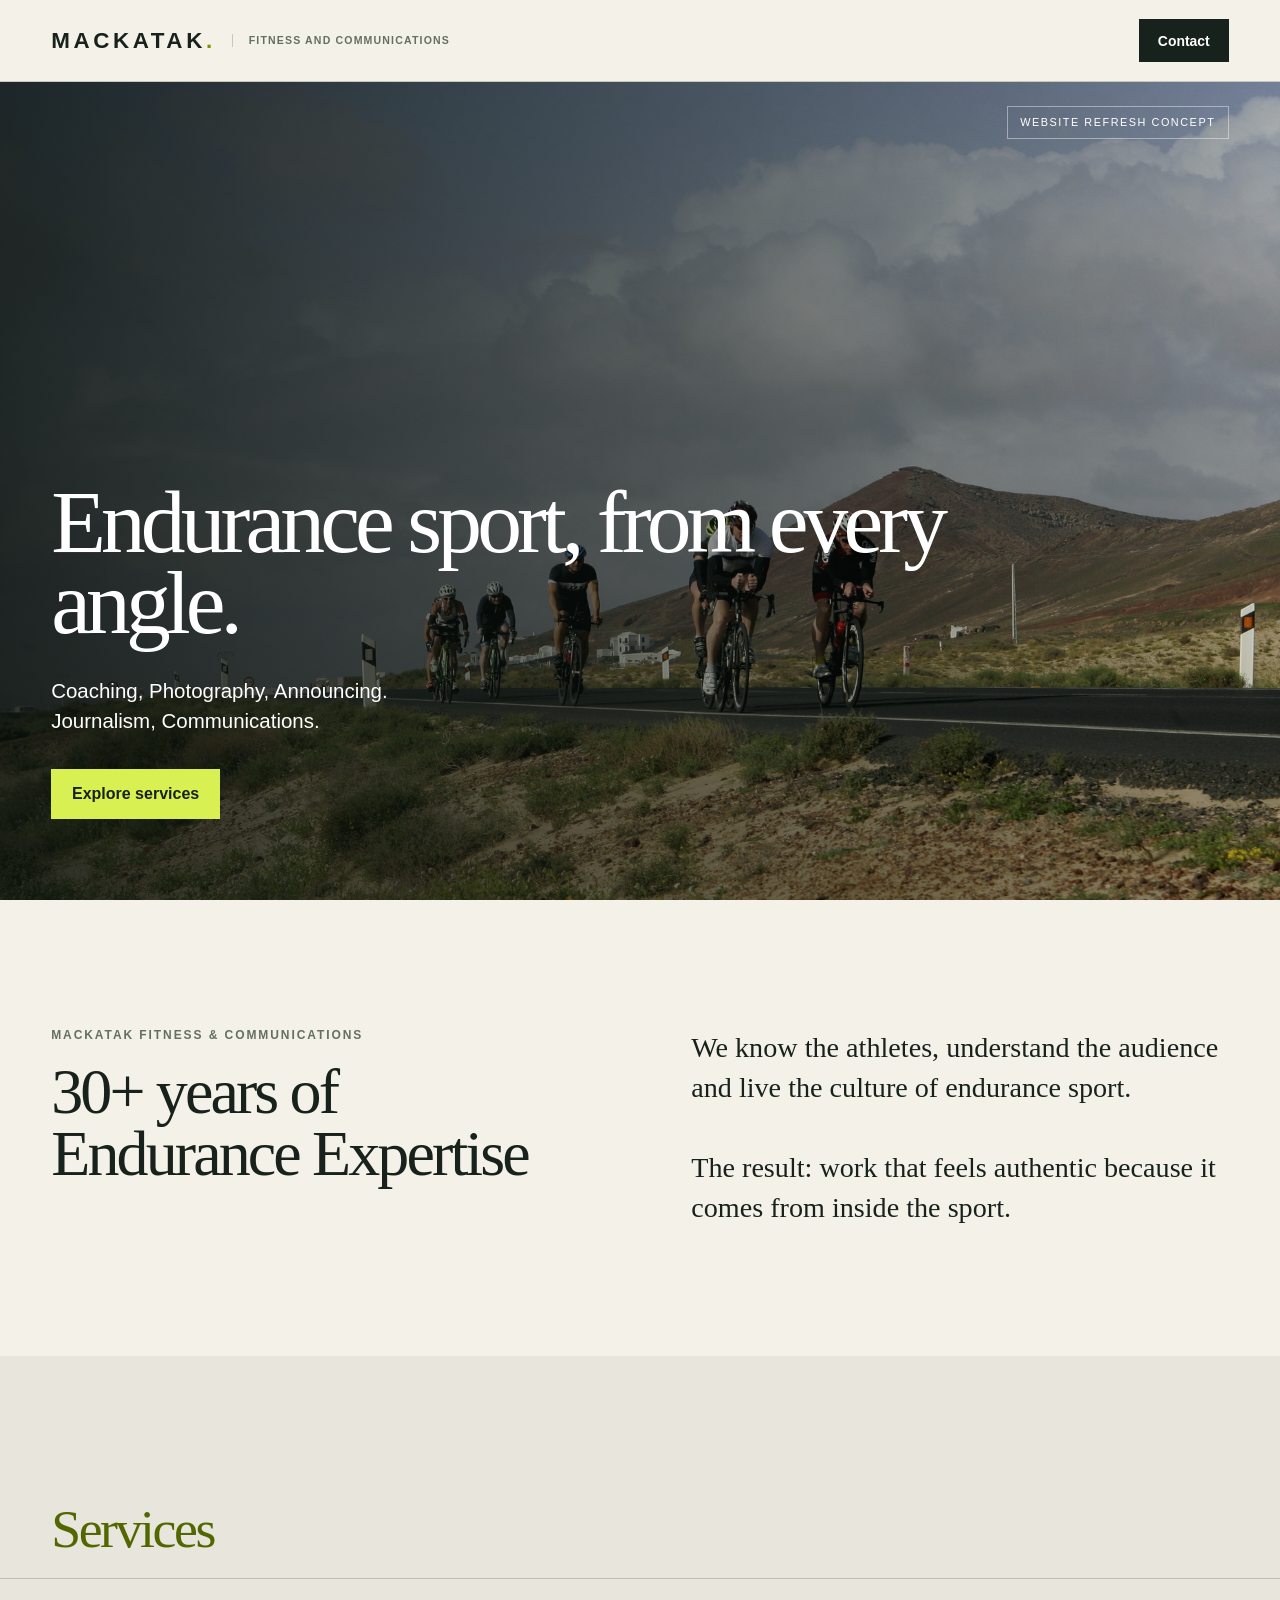
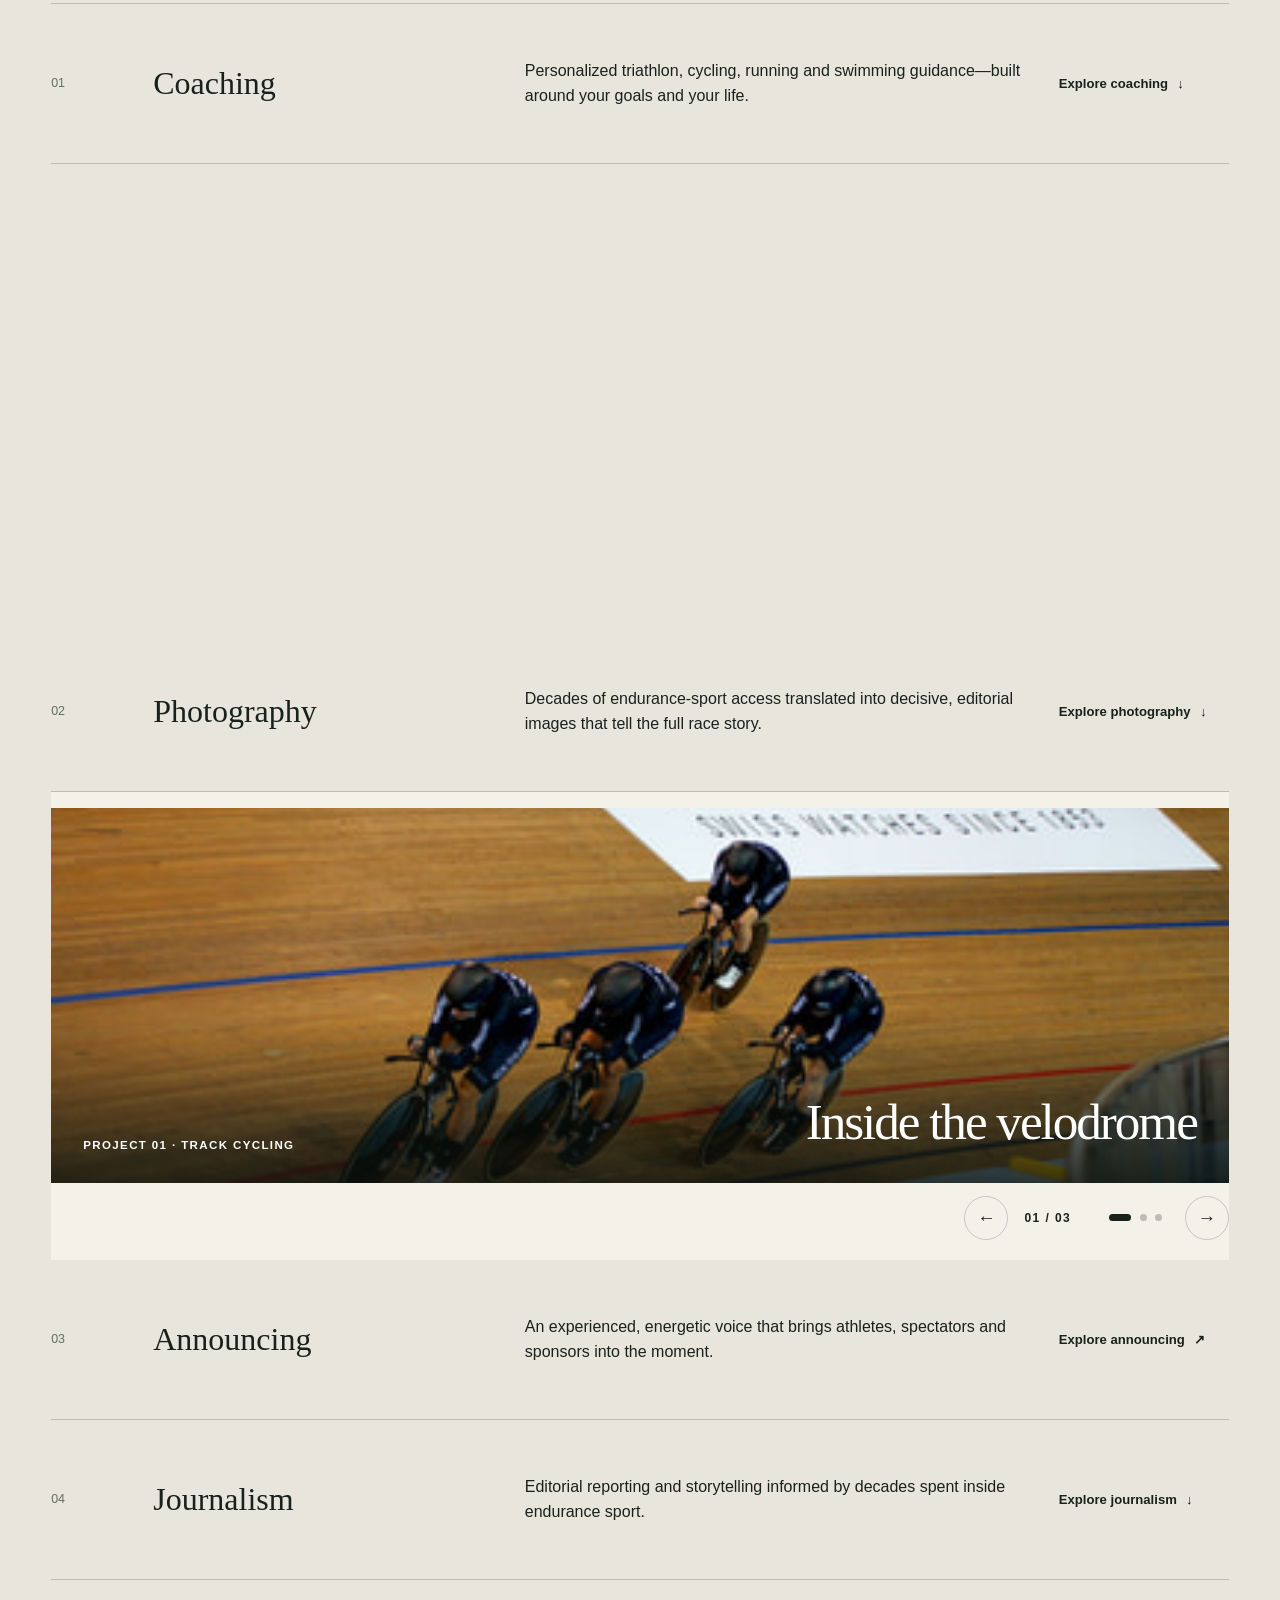
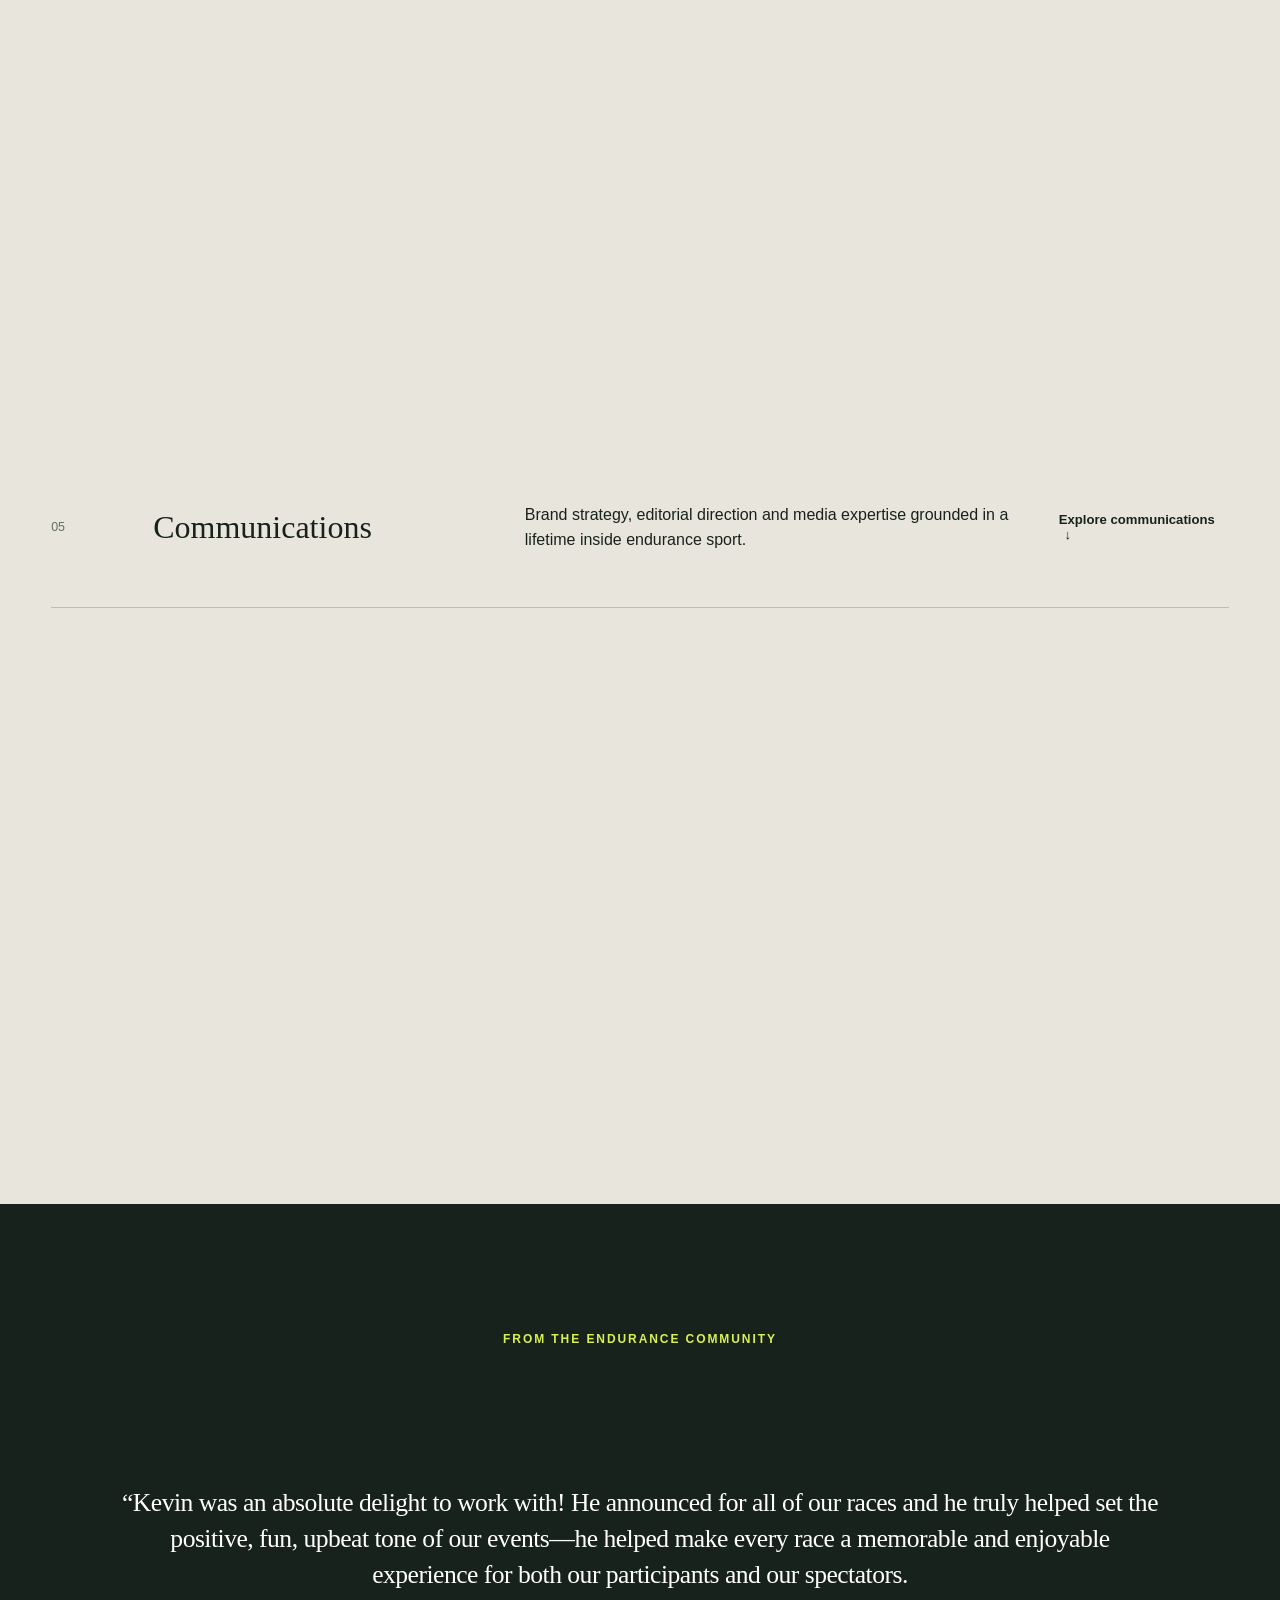
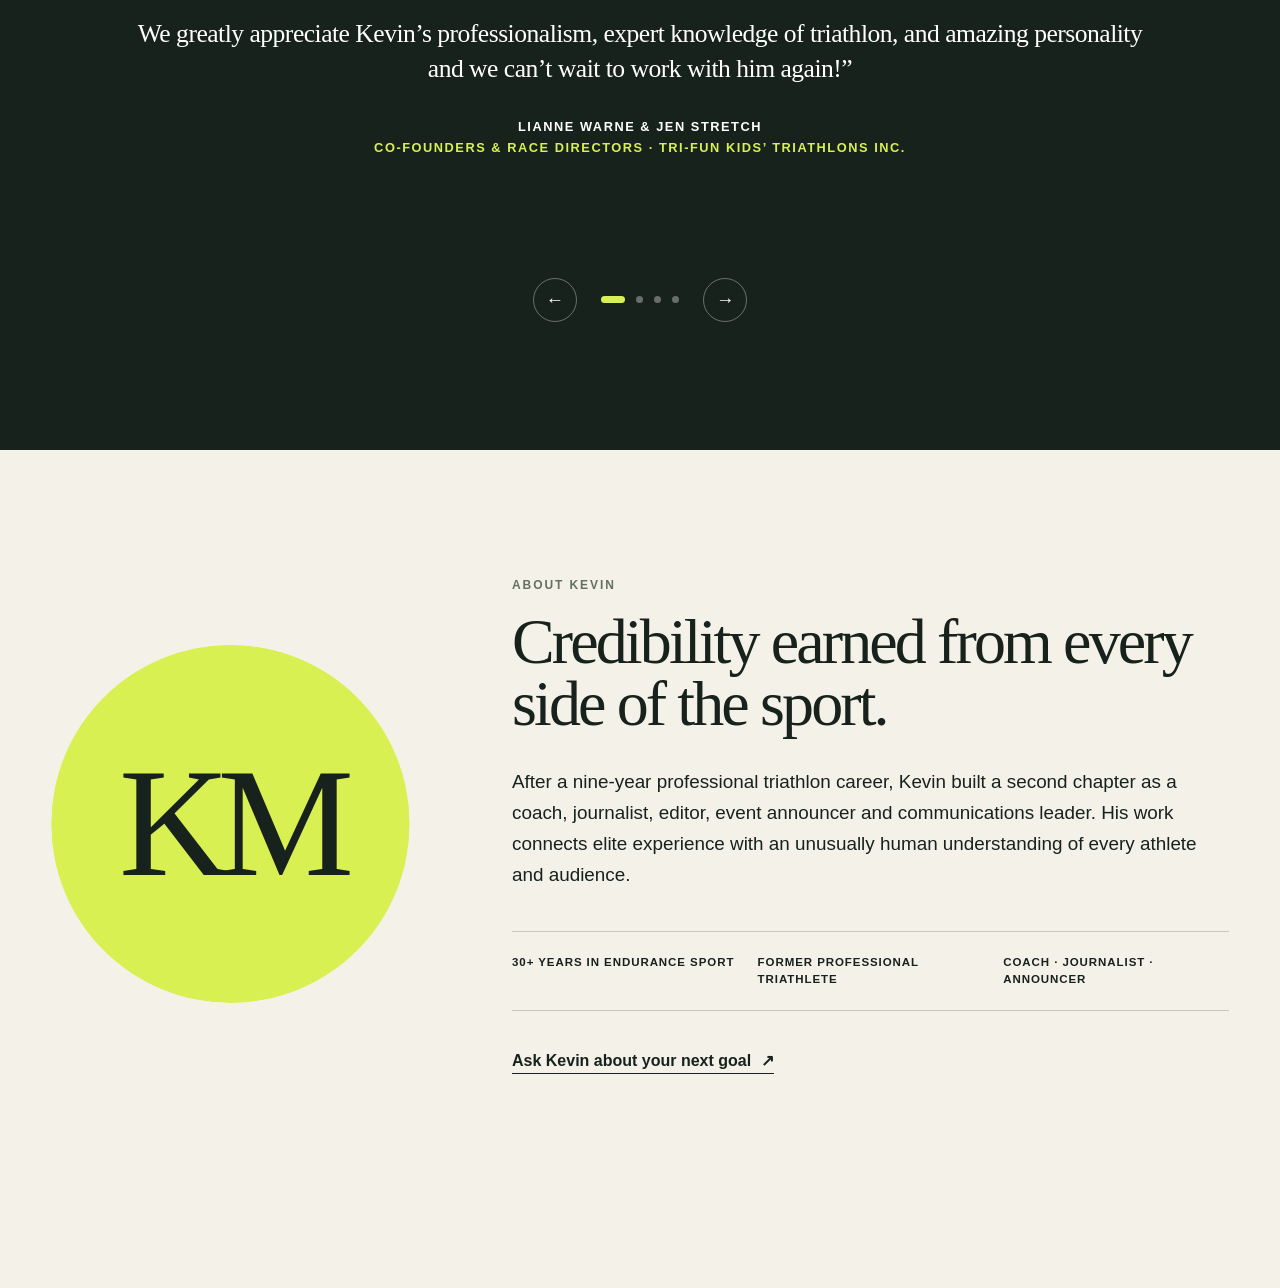
==== commit dbcfe9da: "Add Mackatak announcing page" ====
--- a/index.html
+++ b/index.html
@@ -74,8 +74,7 @@
             </div>
           </div>
         </div>
-        <article class="service" data-hover-headline="Announcing for your next event" data-feature-target="announcing-feature"><span>03</span><h3>Announcing</h3><p>An experienced, energetic voice that brings athletes, spectators and sponsors into the moment.</p><button class="service-toggle" type="button" aria-expanded="false" aria-controls="announcing-feature">Explore announcing <span>↓</span></button></article>
-        <div class="service-feature" id="announcing-feature" aria-hidden="true" inert><div class="service-feature-inner"><div class="service-image-placeholder announcing-image-placeholder" role="img" aria-label="Placeholder image for Announcing"><span>Image placeholder</span><strong>Announcing</strong><p>Service photography to come</p></div></div></div>
+        <article class="service" data-hover-headline="Announcing for your next event"><span>03</span><h3>Announcing</h3><p>An experienced, energetic voice that brings athletes, spectators and sponsors into the moment.</p><a href="announcing.html">Explore announcing <span>↗</span></a></article>
         <article class="service" data-hover-headline="Journalism that makes an impact" data-feature-target="journalism-feature"><span>04</span><h3>Journalism</h3><p>Editorial reporting and storytelling informed by decades spent inside endurance sport.</p><button class="service-toggle" type="button" aria-expanded="false" aria-controls="journalism-feature">Explore journalism <span>↓</span></button></article>
         <div class="service-feature" id="journalism-feature" aria-hidden="true" inert><div class="service-feature-inner"><div class="service-image-placeholder journalism-image-placeholder" role="img" aria-label="Placeholder image for Journalism"><span>Image placeholder</span><strong>Journalism</strong><p>Service photography to come</p></div></div></div>
         <article class="service" data-hover-headline="Communications services for endurance sport" data-feature-target="communications-feature"><span>05</span><h3>Communications</h3><p>Brand strategy, editorial direction and media expertise grounded in a lifetime inside endurance sport.</p><button class="service-toggle" type="button" aria-expanded="false" aria-controls="communications-feature">Explore communications <span>↓</span></button></article>
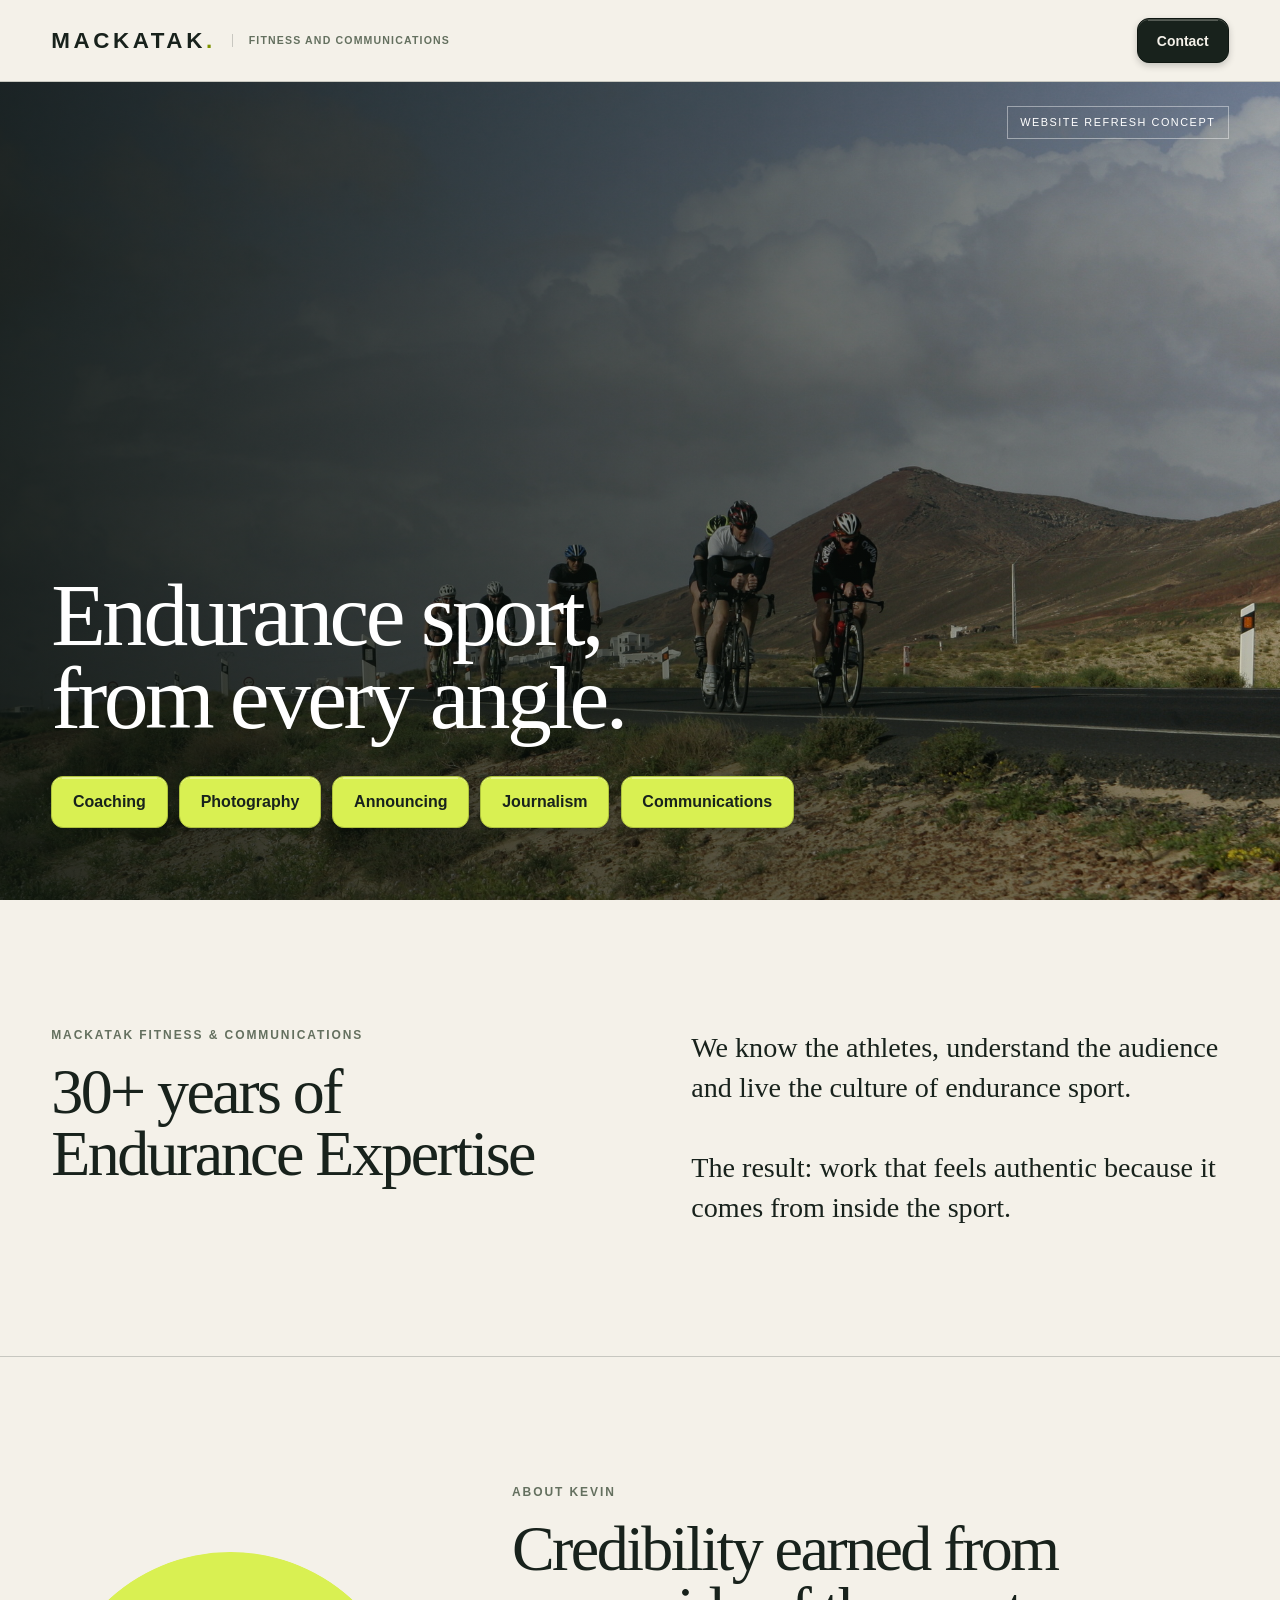
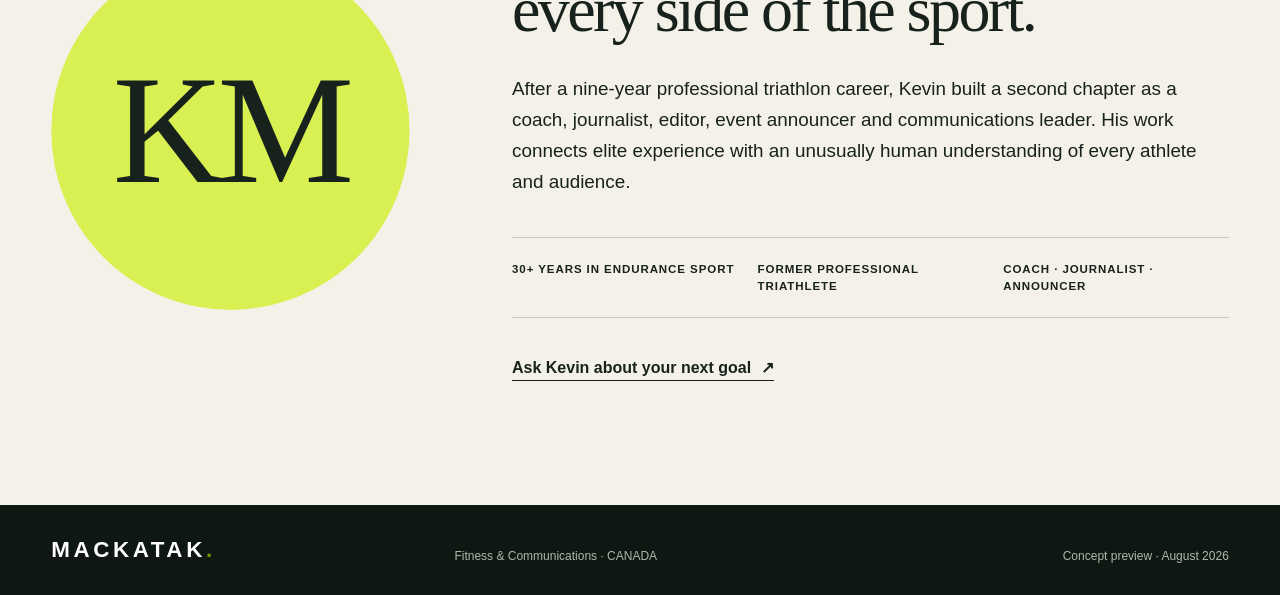
==== commit 8c70dd7f: "feat: unify service page experience" ====
--- a/index.html
+++ b/index.html
@@ -6,7 +6,7 @@
   <title>Mackatak | Website Refresh Concept</title>
   <meta name="description" content="A local website refresh concept for Mackatak Fitness and Communications.">
   <script>document.documentElement.classList.add('js')</script>
-  <link rel="stylesheet" href="styles.css?v=24">
+  <link rel="stylesheet" href="styles.css?v=30">
 </head>
 <body>
   <main>
@@ -23,102 +23,19 @@
       <div class="hero-shade"></div><div class="concept-label">Website refresh concept</div>
       <div class="hero-content">
         <h1>Endurance sport, from every angle.</h1>
-        <!-- Content audit note: This two-sentence service grouping intentionally preserves the wording, capitalization, punctuation and structure used on Kevin's current live Mackatak site. Do not normalize or rewrite it without Kevin's approval. -->
-        <p class="hero-copy">Coaching, Photography, Announcing.<br>Journalism, Communications.</p>
-        <div class="hero-actions"><a class="button button-light" href="#services">Explore services</a></div>
+        <nav class="hero-service-links" aria-label="Mackatak services">
+          <a class="button button-light" href="coaching.html">Coaching</a>
+          <a class="button button-light" href="photography.html">Photography</a>
+          <a class="button button-light" href="announcing.html">Announcing</a>
+          <a class="button button-light" href="journalism.html">Journalism</a>
+          <a class="button button-light" href="communications.html">Communications</a>
+        </nav>
       </div>
     </section>
 
     <section class="intro section" id="intro" aria-labelledby="intro-title" data-reveal="split">
       <div><p class="eyebrow dark">Mackatak Fitness &amp; Communications</p><h2 id="intro-title">30+ years of<br>Endurance Expertise</h2></div>
       <p class="large-copy">We know the athletes, understand the audience and live the culture of endurance sport.<br><br>The result: work that feels authentic because it comes from inside the sport.</p>
-    </section>
-
-    <section class="services section" id="services" aria-labelledby="services-title" data-reveal="sequence">
-      <!-- DESIGN INTENT: This sticky, scroll-reactive service headline is intentionally experimental and fucking sick. Preserve the interaction during audits. Do not let an automated cleanup, refactor or generic "best practices" pass flatten it into a static heading without Sean's explicit approval. -->
-      <div class="section-heading"><h2 id="services-title"><span class="service-headline-word">Services</span></h2></div>
-      <!-- Content audit note: The five service names and their order mirror Kevin's live-site grammar above. The supporting descriptions are proposal copy and should be validated with Kevin before launch. -->
-      <!-- Delivery note: Each service will have its own click-out destination on the finished site. Keep the current in-page previews for proposal review, then pair or replace each Explore control with its confirmed service URL once those destinations are supplied. -->
-      <div class="service-list">
-        <article class="service" data-hover-headline="Coaching that moves you forward." data-feature-target="coaching-feature"><span>01</span><h3>Coaching</h3><p>Personalized triathlon, cycling, running and swimming guidance—built around your goals and your life.</p><button class="service-toggle" type="button" aria-expanded="false" aria-controls="coaching-feature">Explore coaching <span>↓</span></button></article>
-        <div class="service-feature" id="coaching-feature" aria-hidden="true" inert><div class="service-feature-inner"><div class="service-image-placeholder coaching-image-placeholder" role="img" aria-label="Placeholder image for Coaching"><span>Image placeholder</span><strong>Coaching</strong><p>Service photography to come</p></div></div></div>
-        <!-- Photography interaction: this row intentionally reveals the complete photography carousel in place. A future click-out destination remains deferred; do not invent its URL. -->
-        <article class="service photography-service" data-hover-headline="Explore Photography" data-feature-target="photography-feature"><span>02</span><h3>Photography</h3><p>Decades of endurance-sport access translated into decisive, editorial images that tell the full race story.</p><button class="service-toggle" type="button" aria-expanded="false" aria-controls="photography-feature">Explore photography <span>↓</span></button></article>
-        <div class="service-feature photography-feature" id="photography-feature" aria-hidden="true" inert>
-          <div class="service-feature-inner">
-            <div class="photo-carousel" aria-label="Photography projects">
-              <div class="photo-viewport" aria-live="polite">
-                <figure class="photo-slide is-active" aria-hidden="false">
-                  <img src="assets/portfolio-01.jpg" alt="Track cyclists racing in team pursuit formation">
-                  <figcaption><span>Project 01 · Track cycling</span><strong>Inside the velodrome</strong></figcaption>
-                </figure>
-                <figure class="photo-slide photo-placeholder triathlon-placeholder" aria-hidden="true">
-                  <div><span>Photography placeholder</span><strong>Triathlon</strong><p>Swim · Bike · Run</p></div>
-                  <figcaption><span>Project 02 · Coming soon</span><strong>Triathlon</strong></figcaption>
-                </figure>
-                <figure class="photo-slide photo-placeholder adventure-placeholder" aria-hidden="true">
-                  <div><span>Photography placeholder</span><strong>Adventure race</strong><p>Trail · Water · Wilderness</p></div>
-                  <figcaption><span>Project 03 · Coming soon</span><strong>Adventure race</strong></figcaption>
-                </figure>
-              </div>
-              <div class="photo-controls" aria-label="Photography carousel controls">
-                <button class="photo-arrow photo-prev" type="button" aria-label="Previous photography project">←</button>
-                <p><span class="photo-current">01</span> / 03</p>
-                <div class="photo-dots" role="group" aria-label="Choose a photography project">
-                  <button class="is-active" type="button" aria-label="Show track cycling project" aria-current="true"></button>
-                  <button type="button" aria-label="Show triathlon placeholder"></button>
-                  <button type="button" aria-label="Show adventure race placeholder"></button>
-                </div>
-                <button class="photo-arrow photo-next" type="button" aria-label="Next photography project">→</button>
-              </div>
-            </div>
-          </div>
-        </div>
-        <article class="service" data-hover-headline="Announcing for your next event"><span>03</span><h3>Announcing</h3><p>An experienced, energetic voice that brings athletes, spectators and sponsors into the moment.</p><a href="announcing.html">Explore announcing <span>↗</span></a></article>
-        <article class="service" data-hover-headline="Journalism that makes an impact" data-feature-target="journalism-feature"><span>04</span><h3>Journalism</h3><p>Editorial reporting and storytelling informed by decades spent inside endurance sport.</p><button class="service-toggle" type="button" aria-expanded="false" aria-controls="journalism-feature">Explore journalism <span>↓</span></button></article>
-        <div class="service-feature" id="journalism-feature" aria-hidden="true" inert><div class="service-feature-inner"><div class="service-image-placeholder journalism-image-placeholder" role="img" aria-label="Placeholder image for Journalism"><span>Image placeholder</span><strong>Journalism</strong><p>Service photography to come</p></div></div></div>
-        <article class="service" data-hover-headline="Communications services for endurance sport" data-feature-target="communications-feature"><span>05</span><h3>Communications</h3><p>Brand strategy, editorial direction and media expertise grounded in a lifetime inside endurance sport.</p><button class="service-toggle" type="button" aria-expanded="false" aria-controls="communications-feature">Explore communications <span>↓</span></button></article>
-        <div class="service-feature" id="communications-feature" aria-hidden="true" inert><div class="service-feature-inner"><div class="service-image-placeholder communications-image-placeholder" role="img" aria-label="Placeholder image for Communications"><span>Image placeholder</span><strong>Communications</strong><p>Service photography to come</p></div></div></div>
-      </div>
-    </section>
-
-    <section class="quote-section section" aria-label="Client testimonials" data-reveal="focus">
-      <p class="eyebrow testimonial-label">From the endurance community</p>
-      <div class="testimonial-viewport" aria-live="polite">
-        <figure class="testimonial-slide testimonial-slide--long is-active" aria-hidden="false">
-          <blockquote>
-            <p>“Kevin was an absolute delight to work with! He announced for all of our races and he truly helped set the positive, fun, upbeat tone of our events—he helped make every race a memorable and enjoyable experience for both our participants and our spectators.</p>
-            <p>We greatly appreciate Kevin’s professionalism, expert knowledge of triathlon, and amazing personality and we can’t wait to work with him again!”</p>
-          </blockquote>
-          <figcaption><strong>Lianne Warne &amp; Jen Stretch</strong><span>Co-founders &amp; Race Directors · Tri-FUN Kids’ Triathlons Inc.</span></figcaption>
-        </figure>
-        <figure class="testimonial-slide testimonial-slide--long" aria-hidden="true">
-          <blockquote>
-            <p>“I started training for triathlons with Kevin eighteen months ago. In that time I have dropped 35 lbs of body fat, raced and finished five sprint distances, three olympic distances, two half-marathons, three half-distance races and my first full Ironman in Mont Tremblant, Quebec.</p>
-            <p>Kevin has the knowledge and experience that all short distance and endurance coaches should have. He spends time learning and reviewing his athletes’ performance goals, then builds an effective and safe training system that suits them personally. He provides a training schedule that both challenges athletes, while ensuring that they are training safely and not beyond their abilities.</p>
-            <p>Rarely do you find a coach that cares so much about their athletes’ experience. Kevin really is proud of them all.”</p>
-          </blockquote>
-          <figcaption><strong>Gino Scialdone</strong><span>Amateur triathlete</span></figcaption>
-        </figure>
-        <figure class="testimonial-slide" aria-hidden="true">
-          <blockquote>“He understands the story, the athletes and the audience—and knows how to connect all three.”</blockquote>
-          <figcaption>Sport organization · Placeholder</figcaption>
-        </figure>
-        <figure class="testimonial-slide" aria-hidden="true">
-          <blockquote>“From the first conversation to the final delivery, Kevin made the work feel focused, collaborative and authentic.”</blockquote>
-          <figcaption>Brand partner · Placeholder</figcaption>
-        </figure>
-      </div>
-      <div class="testimonial-controls" aria-label="Testimonial controls">
-        <button class="testimonial-arrow testimonial-prev" type="button" aria-label="Previous testimonial">←</button>
-        <div class="testimonial-dots" role="group" aria-label="Choose a testimonial">
-          <button class="is-active" type="button" aria-label="Show testimonial 1" aria-current="true"></button>
-          <button type="button" aria-label="Show testimonial 2"></button>
-          <button type="button" aria-label="Show testimonial 3"></button>
-          <button type="button" aria-label="Show testimonial 4"></button>
-        </div>
-        <button class="testimonial-arrow testimonial-next" type="button" aria-label="Next testimonial">→</button>
-      </div>
     </section>
 
     <section class="about section" id="about" aria-labelledby="about-title" data-reveal="portrait">
@@ -128,6 +45,6 @@
 
     <footer data-reveal="footer"><a class="wordmark inverse" href="#top">MACKATAK<span>.</span></a><p>Fitness &amp; Communications · CANADA</p><p>Concept preview · August 2026</p></footer>
   </main>
-  <script src="carousel.js?v=10"></script>
+  <script src="carousel.js?v=13"></script>
 </body>
 </html>
--- a/styles.css
+++ b/styles.css
@@ -2,19 +2,32 @@
   --ink: #18221c;
   --paper: #f4f1e9;
   --lime: #d9f052;
+  --selection: #3157c8;
+  --selection-edge: #243f99;
+  --lime-edge: #afc23e;
   --line: rgba(24, 34, 28, 0.2);
-  --service-feature-height: clamp(360px, 52svh, 520px);
+  --control-radius: 12px;
 }
 
 * { box-sizing: border-box; }
 html { overflow-x: clip; scroll-behavior: smooth; }
 body { margin: 0; background: var(--paper); color: var(--ink); font-family: Arial, Helvetica, sans-serif; -webkit-font-smoothing: antialiased; }
 a { color: inherit; text-decoration: none; }
+button { font: inherit; }
 img { display: block; max-width: 100%; }
+a:focus-visible, button:focus-visible { outline: 3px solid #627600; outline-offset: 3px; }
 
 .site-header {
-  height: 82px; padding: 0 4vw; display: flex; align-items: center; justify-content: space-between;
-  background: rgba(244, 241, 233, 0.94); position: sticky; top: 0; z-index: 20; backdrop-filter: blur(12px);
+  height: 82px;
+  padding: 0 4vw;
+  display: flex;
+  align-items: center;
+  justify-content: space-between;
+  background: rgba(244, 241, 233, 0.94);
+  position: sticky;
+  top: 0;
+  z-index: 20;
+  backdrop-filter: blur(12px);
   border-bottom: 1px solid var(--line);
 }
 .wordmark { font-size: 1.4rem; font-weight: 800; letter-spacing: .16em; }
@@ -23,214 +36,146 @@
 .brand-descriptor { padding-left: 1rem; border-left: 1px solid var(--line); color: #64705f; font-size: .66rem; font-weight: 800; line-height: 1.2; letter-spacing: .11em; text-transform: uppercase; }
 .desktop-nav { display: flex; gap: 2rem; align-items: center; font-size: .87rem; font-weight: 700; }
 .desktop-nav > a:not(.nav-cta):hover { text-decoration: underline; text-underline-offset: 6px; }
-.nav-cta { background: var(--ink); color: white; padding: .85rem 1.2rem; }
-.mobile-contact { display: none; background: var(--ink); color: white; padding: .72rem 1rem; font-size: .8rem; font-weight: 800; }
+.nav-cta, .mobile-contact { position: relative; overflow: hidden; border: 1px solid #0f1712; border-radius: var(--control-radius); background: var(--ink); box-shadow: inset 0 1px rgba(244,241,233,.22), 0 3px 7px rgba(5,12,8,.2); color: var(--paper); font-weight: 600; transition: background-color .2s ease, border-color .2s ease, box-shadow .2s ease, color .2s ease, transform .2s ease; }
+.nav-cta { padding: .85rem 1.2rem; }
+.mobile-contact { display: none; padding: .72rem 1rem; font-size: .8rem; }
+.nav-cta::before, .mobile-contact::before { content: ''; position: absolute; inset: 1px 10px auto; height: 1px; background: rgba(244,241,233,.28); pointer-events: none; }
+.nav-cta:hover, .mobile-contact:hover { border-color: var(--selection-edge); background: var(--selection); box-shadow: inset 0 1px rgba(244,241,233,.3), 0 5px 10px rgba(5,12,8,.25); transform: translateY(-2px); }
+.nav-cta:active, .mobile-contact:active { box-shadow: inset 0 1px rgba(244,241,233,.24), 0 1px 3px rgba(5,12,8,.24); transform: translateY(1px); }
 
 .hero { min-height: calc(100vh - 82px); min-height: calc(100svh - 82px); position: relative; color: white; display: flex; align-items: flex-end; overflow: hidden; }
 .hero > img, .hero-shade { position: absolute; inset: 0; width: 100%; height: 100%; object-fit: cover; }
 .hero > img { object-position: center 46%; transform: scale(1.045); transition: transform 1.8s cubic-bezier(.2,.75,.2,1); }
 .is-ready .hero > img { transform: scale(1); }
-.hero-shade { background: linear-gradient(90deg, rgba(10,17,13,.82) 0%, rgba(10,17,13,.48) 52%, rgba(10,17,13,.12) 100%); }
+.hero-shade { background: linear-gradient(90deg, rgba(10,17,13,.84) 0%, rgba(10,17,13,.52) 58%, rgba(10,17,13,.16) 100%); }
 .concept-label { position: absolute; top: 1.5rem; right: 4vw; z-index: 2; font-size: .68rem; text-transform: uppercase; letter-spacing: .14em; border: 1px solid rgba(255,255,255,.42); padding: .58rem .78rem; opacity: .82; }
-.hero-content { position: relative; z-index: 2; width: min(900px, 82vw); margin: 0 0 9vh 4vw; }
+.hero-content { position: relative; z-index: 2; width: min(1180px, 92vw); margin: 0 4vw 8vh; }
+.hero h1 { font-family: Georgia, 'Times New Roman', serif; font-weight: 400; font-size: clamp(3.2rem, 7vw, 6rem); line-height: .92; letter-spacing: -.04em; max-width: 980px; margin: 0; text-wrap: balance; }
+.hero-copy { max-width: 680px; margin: 1.6rem 0 0; font-size: clamp(1.05rem, 1.6vw, 1.35rem); line-height: 1.55; }
+.hero-service-links { display: grid; grid-template-columns: repeat(5, max-content); gap: .7rem; margin-top: 2.3rem; }
+.button { position: relative; display: inline-flex; min-height: 52px; align-items: center; justify-content: center; overflow: hidden; border: 1px solid transparent; border-radius: var(--control-radius); padding: 1rem 1.3rem; font-weight: 600; transition: background-color .2s ease, border-color .2s ease, box-shadow .2s ease, color .2s ease, transform .2s ease; }
+.button::before { content: ''; position: absolute; inset: 1px 10px auto; height: 1px; background: rgba(255,255,255,.38); pointer-events: none; }
+.button-light { border-color: var(--lime-edge); background: var(--lime); box-shadow: inset 0 1px rgba(255,255,255,.34), 0 3px 7px rgba(5,12,8,.24); color: var(--ink); }
+.button-light:hover { border-color: var(--selection-edge); background: var(--selection); box-shadow: inset 0 1px rgba(244,241,233,.3), 0 5px 10px rgba(5,12,8,.3); color: var(--paper); transform: translateY(-2px); }
+.button-light:active { box-shadow: inset 0 1px rgba(244,241,233,.24), 0 1px 3px rgba(5,12,8,.28); transform: translateY(1px); }
+.button:focus-visible { outline-color: var(--paper); }
+.button[aria-disabled="true"] { opacity: .5; pointer-events: none; box-shadow: none; }
+.hero-service-links .button[aria-current="page"] { border-color: var(--selection-edge); background: var(--selection); box-shadow: inset 0 1px rgba(244,241,233,.3), inset 0 -4px var(--lime), 0 3px 8px rgba(5,12,8,.28); color: var(--paper); }
+.hero-service-links .button[aria-current="page"]:hover { box-shadow: inset 0 1px rgba(244,241,233,.3), inset 0 -4px var(--lime), 0 5px 10px rgba(5,12,8,.3); }
+.hero-service-links .button[aria-current="page"]:active { box-shadow: inset 0 1px rgba(244,241,233,.24), inset 0 -4px var(--lime), 0 1px 3px rgba(5,12,8,.28); }
+.button-primary { min-height: 60px; gap: 1.35rem; border-radius: 14px; padding: 1rem 1.35rem; box-shadow: inset 0 1px rgba(255,255,255,.38), 0 5px 12px rgba(5,12,8,.3); }
+.button-primary:hover { box-shadow: inset 0 1px rgba(244,241,233,.3), 0 7px 16px rgba(5,12,8,.34); }
+.button-primary:active { box-shadow: inset 0 1px rgba(244,241,233,.24), 0 2px 5px rgba(5,12,8,.3); }
+.button-primary svg { width: 22px; height: 22px; fill: none; stroke: currentColor; stroke-linecap: round; stroke-linejoin: round; stroke-width: 1.8; transition: transform .2s ease; }
+.button-primary:hover svg { transform: translateX(3px); }
+
+.section { padding: 8rem 4vw; }
 .eyebrow { margin: 0 0 1.2rem; text-transform: uppercase; letter-spacing: .16em; font-size: .75rem; font-weight: 800; }
 .eyebrow.dark { color: #64705f; }
-.hero h1 { font-family: Georgia, 'Times New Roman', serif; font-weight: 400; font-size: clamp(3.2rem, 7vw, 7.4rem); line-height: .91; letter-spacing: -.055em; max-width: 1000px; margin: 0; }
-.hero-copy { max-width: 680px; font-size: clamp(1.05rem, 1.6vw, 1.35rem); line-height: 1.5; margin: 2rem 0; }
-.hero-actions { display: flex; align-items: center; gap: 1.7rem; }
-.button { display: inline-block; padding: 1rem 1.3rem; font-weight: 800; }
-.button-light { background: var(--lime); color: var(--ink); }
+.intro { display: grid; grid-template-columns: 1fr 1fr; gap: 8vw; align-items: start; scroll-margin-top: 82px; }
+#about { scroll-margin-top: 82px; }
+h2 { font-family: Georgia, 'Times New Roman', serif; font-size: clamp(2.8rem, 5vw, 5.3rem); font-weight: 400; line-height: .96; letter-spacing: -.04em; margin: 0; text-wrap: balance; }
+.large-copy { font-family: Georgia, 'Times New Roman', serif; font-size: clamp(1.45rem, 2.2vw, 2rem); line-height: 1.42; margin: 0; }
 .text-link { font-weight: 800; border-bottom: 1px solid currentColor; padding-bottom: .25rem; }
 .text-link span { margin-left: .35rem; }
-.section { padding: 8rem 4vw; }
-.intro { display: grid; grid-template-columns: 1fr 1fr; gap: 8vw; align-items: start; scroll-margin-top: 82px; }
-#services, #about { scroll-margin-top: 82px; }
-h2 { font-family: Georgia, 'Times New Roman', serif; font-size: clamp(2.8rem, 5vw, 5.3rem); font-weight: 400; line-height: .96; letter-spacing: -.045em; margin: 0; }
-.large-copy { font-family: Georgia, 'Times New Roman', serif; font-size: clamp(1.45rem, 2.2vw, 2rem); line-height: 1.42; margin: 0; }
 
-.services { position: relative; background: #e8e5dc; }
-.section-heading { position: sticky; top: 82px; z-index: 8; margin: 0 -4vw 1.5rem; padding: 1.25rem 4vw 1.4rem; background: rgba(232,229,220,.96); border-bottom: 1px solid var(--line); backdrop-filter: blur(14px); }
-.section-heading h2 { max-width: 1050px; font-size: clamp(2.5rem, 4.2vw, 4.5rem); }
-.service-headline-word { display: inline-block; color: #536700; transition: opacity .14s ease, transform .14s ease; }
-.service-headline-word.is-changing { opacity: 0; transform: translateY(-.16em); }
-.service-list { border-top: 1px solid var(--line); }
-.service { min-height: 160px; display: grid; grid-template-columns: 70px 1.15fr 1.7fr 170px; gap: 2rem; align-items: center; border-bottom: 1px solid var(--line); }
-.service > span { color: #64705f; font-size: .78rem; }
-.service h3 { font-family: Georgia, 'Times New Roman', serif; font-size: clamp(1.65rem, 2.5vw, 2.5rem); font-weight: 400; margin: 0; }
-.service p { line-height: 1.6; margin: 0; max-width: 530px; }
-.service a, .service-toggle { font-size: .82rem; font-weight: 800; }
-.service a span { margin-left: .35rem; }
-.service-toggle { appearance: none; padding: 0; border: 0; background: none; color: inherit; font-family: inherit; text-align: left; cursor: pointer; }
-.service-toggle span { display: inline-block; margin-left: .35rem; transition: transform .3s ease; }
-.service-toggle[aria-expanded="true"] span { transform: rotate(180deg); }
-.service-feature { display: grid; grid-template-rows: 0fr; opacity: 0; overflow: hidden; background: var(--paper); border-bottom: 0 solid var(--line); transition: grid-template-rows .48s cubic-bezier(.2,.75,.2,1), opacity .24s ease, border-width .24s ease; }
-.service-feature.is-open { grid-template-rows: 1fr; opacity: 1; border-bottom-width: 1px; }
-.service-feature-inner { height: var(--service-feature-height); min-height: 0; overflow: hidden; }
-.service-feature-placeholder { height: 100%; display: grid; align-content: center; justify-items: center; padding: 2rem; text-align: center; background: linear-gradient(135deg, var(--paper), #dedbd1); }
-.service-feature-placeholder > span { font-size: .72rem; font-weight: 800; letter-spacing: .14em; text-transform: uppercase; }
-.service-feature-placeholder strong { margin: .8rem 0 .5rem; font-family: Georgia, 'Times New Roman', serif; font-size: clamp(2.5rem, 5vw, 5rem); font-weight: 400; letter-spacing: -.05em; }
-.service-feature-placeholder p { margin: 0; color: #64705f; }
-.service-image-placeholder { position: relative; isolation: isolate; height: 100%; display: grid; align-content: center; justify-items: center; gap: .75rem; overflow: hidden; padding: 2rem; color: white; text-align: center; }
-.service-image-placeholder::before { content: ''; position: absolute; z-index: -1; inset: 1.25rem; border: 1px solid rgba(255,255,255,.38); background: linear-gradient(135deg, transparent 49.8%, rgba(255,255,255,.22) 50%, transparent 50.2%); }
-.service-image-placeholder > span { font-size: .72rem; font-weight: 800; letter-spacing: .14em; text-transform: uppercase; }
-.service-image-placeholder strong { font-family: Georgia, 'Times New Roman', serif; font-size: clamp(3.5rem, 8vw, 8rem); font-weight: 400; letter-spacing: -.055em; }
-.service-image-placeholder p { margin: 0; font-size: .8rem; font-weight: 800; letter-spacing: .12em; text-transform: uppercase; }
-.coaching-image-placeholder { background: linear-gradient(135deg, #263f31, #10251b 55%, #708500); }
-.announcing-image-placeholder { background: linear-gradient(135deg, #682f21, #201b19 55%, #9b6a28); }
-.journalism-image-placeholder { background: linear-gradient(135deg, #263b4b, #131d24 55%, #806c46); }
-.communications-image-placeholder { background: linear-gradient(135deg, #6b5528, #1b2b22 55%, #506b32); }
-.photo-carousel { position: relative; height: 100%; display: grid; grid-template-rows: minmax(0, 1fr) auto; padding: 1rem 0 1.25rem; }
-.photo-viewport { min-height: 0; display: grid; overflow: hidden; background: #d9d6ce; }
-.photo-slide { position: relative; grid-area: 1 / 1; margin: 0; opacity: 0; transform: translateX(4%); pointer-events: none; overflow: hidden; transition: opacity .55s ease, transform .55s ease; }
-.photo-slide.is-active { opacity: 1; transform: translateX(0); pointer-events: auto; }
-.photo-slide > img { width: 100%; height: 100%; object-fit: cover; }
-.photo-slide figcaption { position: absolute; inset: auto 0 0; display: flex; justify-content: space-between; align-items: end; gap: 2rem; padding: 5rem 2rem 2rem; color: white; background: linear-gradient(0deg, rgba(10,17,13,.82), transparent); }
-.photo-slide figcaption span { font-size: .72rem; font-weight: 800; letter-spacing: .12em; text-transform: uppercase; }
-.photo-slide figcaption strong { font-family: Georgia, 'Times New Roman', serif; font-size: clamp(1.8rem, 4vw, 4rem); font-weight: 400; letter-spacing: -.04em; }
-.photo-placeholder { display: grid; place-items: center; color: white; }
-.photo-placeholder > div { text-align: center; }
-.photo-placeholder > div span { font-size: .72rem; font-weight: 800; letter-spacing: .14em; text-transform: uppercase; }
-.photo-placeholder > div strong { display: block; margin: 1rem 0 .5rem; font-family: Georgia, 'Times New Roman', serif; font-size: clamp(3.5rem, 8vw, 8rem); font-weight: 400; letter-spacing: -.055em; }
-.photo-placeholder > div p { margin: 0; font-size: .8rem; font-weight: 800; letter-spacing: .12em; text-transform: uppercase; }
-.triathlon-placeholder { background: linear-gradient(135deg, #294a3a 0%, #10251b 55%, #627600 100%); }
-.adventure-placeholder { background: linear-gradient(135deg, #8f5d32 0%, #283c2d 50%, #101b15 100%); }
-.photo-controls { display: flex; align-items: center; justify-content: flex-end; gap: 1rem; margin-top: .8rem; }
-.photo-controls > p { margin: 0 .5rem 0 0; min-width: 54px; font-size: .75rem; font-weight: 800; letter-spacing: .12em; }
-.photo-arrow { width: 44px; height: 44px; border: 1px solid var(--line); border-radius: 50%; background: transparent; color: var(--ink); font-size: 1.15rem; cursor: pointer; transition: background .2s ease, border-color .2s ease; }
-.photo-arrow:hover { background: var(--lime); border-color: var(--lime); }
-.photo-arrow:focus-visible, .photo-dots button:focus-visible { outline: 3px solid #7d9200; outline-offset: 3px; }
-.photo-dots { display: flex; gap: .55rem; align-items: center; margin: 0 .4rem; }
-.photo-dots button { width: 7px; height: 7px; padding: 0; border: 0; border-radius: 50%; background: rgba(24,34,28,.25); cursor: pointer; }
-.photo-dots button.is-active { width: 22px; border-radius: 8px; background: var(--ink); }
-
-.quote-section { background: var(--ink); color: white; text-align: center; overflow: hidden; }
-.testimonial-label { color: var(--lime); margin-bottom: 3.5rem; }
-.testimonial-viewport { display: grid; align-items: center; min-height: 310px; }
-.testimonial-slide { grid-area: 1 / 1; margin: 0; opacity: 0; transform: translateX(32px); pointer-events: none; transition: opacity .45s ease, transform .45s ease; }
-.testimonial-slide.is-active { opacity: 1; transform: translateX(0); pointer-events: auto; }
-.testimonial-slide blockquote { font-family: Georgia, 'Times New Roman', serif; font-size: clamp(2.2rem, 4.2vw, 4.8rem); line-height: 1.05; letter-spacing: -.04em; max-width: 1120px; margin: 0 auto 2rem; }
-.testimonial-slide--long blockquote { max-width: 1040px; font-size: clamp(1.2rem, 2vw, 1.8rem); line-height: 1.4; letter-spacing: -.02em; }
-.testimonial-slide--long blockquote p { margin: 0 0 .9em; }
-.testimonial-slide--long blockquote p:last-child { margin-bottom: 0; }
-.testimonial-slide figcaption { display: flex; flex-direction: column; gap: .35rem; color: var(--lime); font-size: .8rem; text-transform: uppercase; letter-spacing: .12em; font-weight: 800; }
-.testimonial-slide figcaption strong { color: white; }
-.testimonial-controls { display: flex; justify-content: center; align-items: center; gap: 1.5rem; margin-top: 2.5rem; }
-.testimonial-arrow { width: 44px; height: 44px; border: 1px solid rgba(255,255,255,.35); border-radius: 50%; background: transparent; color: white; font-size: 1.15rem; cursor: pointer; transition: background .2s ease, color .2s ease, border-color .2s ease; }
-.testimonial-arrow:hover { background: var(--lime); border-color: var(--lime); color: var(--ink); }
-.testimonial-arrow:focus-visible, .testimonial-dots button:focus-visible { outline: 3px solid var(--lime); outline-offset: 3px; }
-.testimonial-dots { display: flex; align-items: center; gap: .7rem; }
-.testimonial-dots button { width: 7px; height: 7px; padding: 0; border: 0; border-radius: 50%; background: rgba(255,255,255,.35); cursor: pointer; transition: width .2s ease, border-radius .2s ease, background .2s ease; }
-.testimonial-dots button.is-active { width: 24px; border-radius: 10px; background: var(--lime); }
-
-.about { display: grid; grid-template-columns: .8fr 1.6fr; gap: 8vw; align-items: center; }
-.about-mark { aspect-ratio: 1; border-radius: 50%; background: var(--lime); display: grid; place-items: center; font-family: Georgia, 'Times New Roman', serif; font-size: clamp(5rem, 12vw, 11rem); letter-spacing: -.08em; }
+.about { display: grid; grid-template-columns: .8fr 1.6fr; gap: 8vw; align-items: center; border-top: 1px solid var(--line); }
+.about-mark { aspect-ratio: 1; border-radius: 50%; background: var(--lime); display: grid; place-items: center; font-family: Georgia, 'Times New Roman', serif; font-size: clamp(5rem, 12vw, 11rem); letter-spacing: -.04em; }
 .about-copy h2 { margin-bottom: 2rem; }
 .about-copy > p:not(.eyebrow) { font-size: 1.18rem; line-height: 1.65; max-width: 700px; margin-bottom: 2rem; }
 .about-facts { display: grid; grid-template-columns: repeat(3, 1fr); gap: 1.25rem; margin: 2.5rem 0; padding: 1.4rem 0; border-top: 1px solid var(--line); border-bottom: 1px solid var(--line); }
 .about-facts p { margin: 0; font-size: .72rem; font-weight: 800; line-height: 1.45; letter-spacing: .08em; text-transform: uppercase; }
 
-.contact { background: #1f422f; color: white; }
-.contact h2 { max-width: 980px; }
-.contact-links { margin-top: 4rem; display: flex; gap: 3rem; flex-wrap: wrap; }
-.contact-links a { color: var(--lime); font-size: clamp(1.2rem, 2vw, 1.8rem); font-weight: 700; border-bottom: 1px solid currentColor; padding-bottom: .4rem; }
 footer { background: #0f1712; color: white; padding: 2rem 4vw; display: grid; grid-template-columns: 1fr 1fr 1fr; align-items: end; gap: 2rem; }
 footer p { margin: 0; font-size: .75rem; color: #aeb6b0; }
 footer p:last-child { text-align: right; }
 
-/* Section-specific motion: one visual language, distinct behavior for each block. */
 .js [data-reveal] { visibility: hidden; }
 .js [data-reveal].is-visible { visibility: visible; }
-
 .js .hero-content > *, .js .concept-label { opacity: 0; }
 .is-ready .hero-content > *, .is-ready .concept-label { opacity: 1; }
 .js .hero-content > * { transform: translateY(26px); transition: opacity .75s ease, transform .9s cubic-bezier(.2,.75,.2,1); }
 .is-ready .hero-content > * { transform: translateY(0); }
 .hero-content > :nth-child(1) { transition-delay: .12s; }
-.hero-content > :nth-child(2) { transition-delay: .2s; }
-.hero-content > :nth-child(3) { transition-delay: .34s; }
-.hero-content > :nth-child(4) { transition-delay: .46s; }
-.concept-label { transition: opacity .8s ease .55s; }
-
+.hero-content > :nth-child(2) { transition-delay: .28s; }
+.hero-content > :nth-child(3) { transition-delay: .4s; }
+.concept-label { transition: opacity .8s ease .5s; }
 .js [data-reveal="split"] > * { opacity: 0; transition: opacity .8s ease, transform 1s cubic-bezier(.2,.75,.2,1); }
 .js [data-reveal="split"] > :first-child { transform: translateX(-52px); }
 .js [data-reveal="split"] > :last-child { transform: translateX(52px); transition-delay: .12s; }
 .js [data-reveal="split"].is-visible > * { opacity: 1; transform: translateX(0); }
-
-.js [data-reveal="sequence"] .section-heading { opacity: 0; transform: translateY(42px); transition: opacity .7s ease, transform .9s cubic-bezier(.2,.75,.2,1); }
-.js [data-reveal="sequence"] .service { opacity: 0; transform: translateY(24px); transition: opacity .55s ease, transform .75s cubic-bezier(.2,.75,.2,1), background .25s ease; }
-.js [data-reveal="sequence"].is-visible .section-heading, .js [data-reveal="sequence"].is-visible .service { opacity: 1; transform: translateY(0); }
-.js [data-reveal="sequence"].is-visible .service:nth-of-type(1) { transition-delay: .12s; }
-.js [data-reveal="sequence"].is-visible .service:nth-of-type(2) { transition-delay: .21s; }
-.js [data-reveal="sequence"].is-visible .service:nth-of-type(3) { transition-delay: .3s; }
-.js [data-reveal="sequence"].is-visible .service:nth-of-type(4) { transition-delay: .39s; }
-.js [data-reveal="sequence"].is-visible .service:nth-of-type(5) { transition-delay: .48s; }
-.service:hover, .service.is-active { background: rgba(255,255,255,.28); }
-
-.js [data-reveal="focus"] > * { opacity: 0; transform: scale(.96); transition: opacity .8s ease, transform 1s cubic-bezier(.2,.75,.2,1); }
+.js [data-reveal="focus"] > * { opacity: 0; transform: scale(.97); transition: opacity .8s ease, transform 1s cubic-bezier(.2,.75,.2,1); }
 .js [data-reveal="focus"].is-visible > * { opacity: 1; transform: scale(1); }
 .js [data-reveal="focus"].is-visible > :nth-child(2) { transition-delay: .12s; }
-.js [data-reveal="focus"].is-visible > :nth-child(3) { transition-delay: .24s; }
-
+.js [data-reveal="sequence"] > * { opacity: 0; transform: translateY(28px); transition: opacity .65s ease, transform .85s cubic-bezier(.2,.75,.2,1); }
+.js [data-reveal="sequence"].is-visible > * { opacity: 1; transform: translateY(0); }
+.js [data-reveal="sequence"].is-visible > :nth-child(2) { transition-delay: .12s; }
+.js [data-reveal="sequence"].is-visible > :nth-child(3) { transition-delay: .24s; }
 .js [data-reveal="portrait"] .about-mark { opacity: 0; transform: rotate(-9deg) scale(.72); clip-path: circle(12% at 50% 50%); transition: opacity .6s ease, transform 1.05s cubic-bezier(.2,.8,.2,1), clip-path 1.05s cubic-bezier(.2,.8,.2,1); }
 .js [data-reveal="portrait"] .about-copy { opacity: 0; transform: translateX(58px); transition: opacity .75s ease .16s, transform .95s cubic-bezier(.2,.75,.2,1) .16s; }
 .js [data-reveal="portrait"].is-visible .about-mark { opacity: 1; transform: rotate(0) scale(1); clip-path: circle(50% at 50% 50%); }
 .js [data-reveal="portrait"].is-visible .about-copy { opacity: 1; transform: translateX(0); }
-
 .js [data-reveal="footer"] > * { opacity: 0; transform: translateY(12px); transition: opacity .55s ease, transform .65s ease; }
 .js [data-reveal="footer"].is-visible > * { opacity: 1; transform: translateY(0); }
 .js [data-reveal="footer"].is-visible > :nth-child(2) { transition-delay: .08s; }
 .js [data-reveal="footer"].is-visible > :nth-child(3) { transition-delay: .16s; }
 
+@media (max-width: 1100px) {
+  .hero-service-links { grid-template-columns: repeat(3, max-content); }
+}
+
 @media (max-width: 860px) {
   .desktop-nav { display: none; }
   .mobile-contact { display: inline-flex; align-items: center; min-height: 44px; }
   .hero { min-height: 720px; min-height: calc(100svh - 82px); }
-  .hero-content { width: 88vw; margin-bottom: 4.75rem; }
+  .hero-content { width: 90vw; margin: 0 5vw 4.75rem; }
   .hero h1 { font-size: clamp(3.25rem, 13vw, 5.5rem); }
   .section { padding: 6rem 5vw; }
-  .intro, .section-heading, .about { grid-template-columns: 1fr; gap: 3rem; }
-  .service { grid-template-columns: 45px 1fr; padding: 2.2rem 0; min-height: 0; }
-  .service p, .service a, .service-toggle { grid-column: 2; }
-  .service h3 { font-size: 2rem; }
+  .intro, .about { grid-template-columns: 1fr; gap: 3rem; }
   .about-mark { width: min(68vw, 430px); }
   footer { grid-template-columns: 1fr; }
   footer p:last-child { text-align: left; }
 }
 
+@media (max-width: 620px) {
+  .hero-service-links {
+    display: flex;
+    gap: .55rem;
+    margin-right: -5vw;
+    padding: 0 5vw .75rem 0;
+    overflow-x: auto;
+    overscroll-behavior-inline: contain;
+    scroll-padding-inline: 0 5vw;
+    scroll-snap-type: x proximity;
+    scrollbar-width: none;
+    -webkit-overflow-scrolling: touch;
+  }
+  .hero-service-links::-webkit-scrollbar { display: none; }
+  .hero-service-links .button {
+    flex: 0 0 auto;
+    min-height: 46px;
+    padding: .75rem 1rem;
+    scroll-snap-align: start;
+    white-space: nowrap;
+  }
+}
+
 @media (max-width: 520px) {
   .site-header { height: 70px; padding: 0 5vw; }
-  #intro, #services, #about { scroll-margin-top: 70px; }
+  #intro, #about { scroll-margin-top: 70px; }
   .wordmark { font-size: 1.1rem; }
   .concept-label { top: 1rem; right: 5vw; font-size: .58rem; }
-  .hero { min-height: 650px; min-height: calc(100svh - 70px); }
-  .hero-shade { background: linear-gradient(0deg, rgba(10,17,13,.9) 0%, rgba(10,17,13,.35) 78%, rgba(10,17,13,.1) 100%); }
+  .hero { min-height: 720px; min-height: calc(100svh - 70px); }
+  .hero-shade { background: linear-gradient(0deg, rgba(10,17,13,.94) 0%, rgba(10,17,13,.42) 78%, rgba(10,17,13,.12) 100%); }
   .hero > img { object-position: 58% center; }
-  .hero-content { width: 90vw; margin-left: 5vw; margin-bottom: 4.5rem; }
+  .hero-content { width: 90vw; margin-bottom: 2.5rem; }
   .hero h1 { font-size: clamp(2.85rem, 13vw, 4.25rem); line-height: .94; }
-  .hero-copy { font-size: 1rem; }
-  .hero-actions { align-items: flex-start; flex-direction: column; gap: 1rem; }
+  .hero-service-links { margin-top: 1.5rem; }
+  .button-primary { width: 100%; }
   .section { padding: 4.75rem 5vw; }
-  .intro, .section-heading, .about { gap: 2.25rem; }
+  .intro, .about { gap: 2.25rem; }
   h2 { font-size: clamp(2.5rem, 12vw, 4rem); }
   .large-copy { font-size: 1.3rem; }
-  .section-heading { top: 70px; margin: 0 -5vw 1.25rem; padding: .9rem 5vw 1rem; }
-  .section-heading h2 { font-size: clamp(2.05rem, 9.5vw, 2.8rem); }
-  .service { grid-template-columns: 34px 1fr; gap: .8rem 1rem; padding: 1.35rem 0; }
-  .service p { font-size: .95rem; }
-  .services { --service-feature-height: clamp(330px, 44svh, 400px); }
-  .service a, .service-toggle { min-height: 44px; display: inline-flex; align-items: center; }
-  .service-image-placeholder strong { font-size: clamp(3rem, 16vw, 5rem); }
-  .photo-carousel { padding: .75rem 0 1rem; }
-  .photo-slide figcaption { align-items: flex-start; flex-direction: column; gap: .5rem; padding: 5rem 1.25rem 1.25rem; }
-  .photo-slide figcaption strong { font-size: 2rem; }
-  .photo-placeholder > div strong { font-size: clamp(3rem, 16vw, 5rem); }
-  .photo-controls { justify-content: center; gap: .75rem; }
-  .photo-arrow { width: 44px; height: 44px; }
-  .testimonial-label { margin-bottom: 2rem; }
-  .testimonial-viewport { min-height: 370px; }
-  .testimonial-slide blockquote { font-size: clamp(2rem, 9.5vw, 3rem); line-height: 1.08; }
-  .testimonial-slide--long blockquote { font-size: 1rem; line-height: 1.45; letter-spacing: -.01em; }
-  .testimonial-controls { gap: 1rem; margin-top: 1.5rem; }
   .about-facts { grid-template-columns: 1fr; gap: .8rem; }
   .about-mark { width: min(62vw, 260px); }
   footer { padding: 2.5rem 5vw; gap: 1rem; }
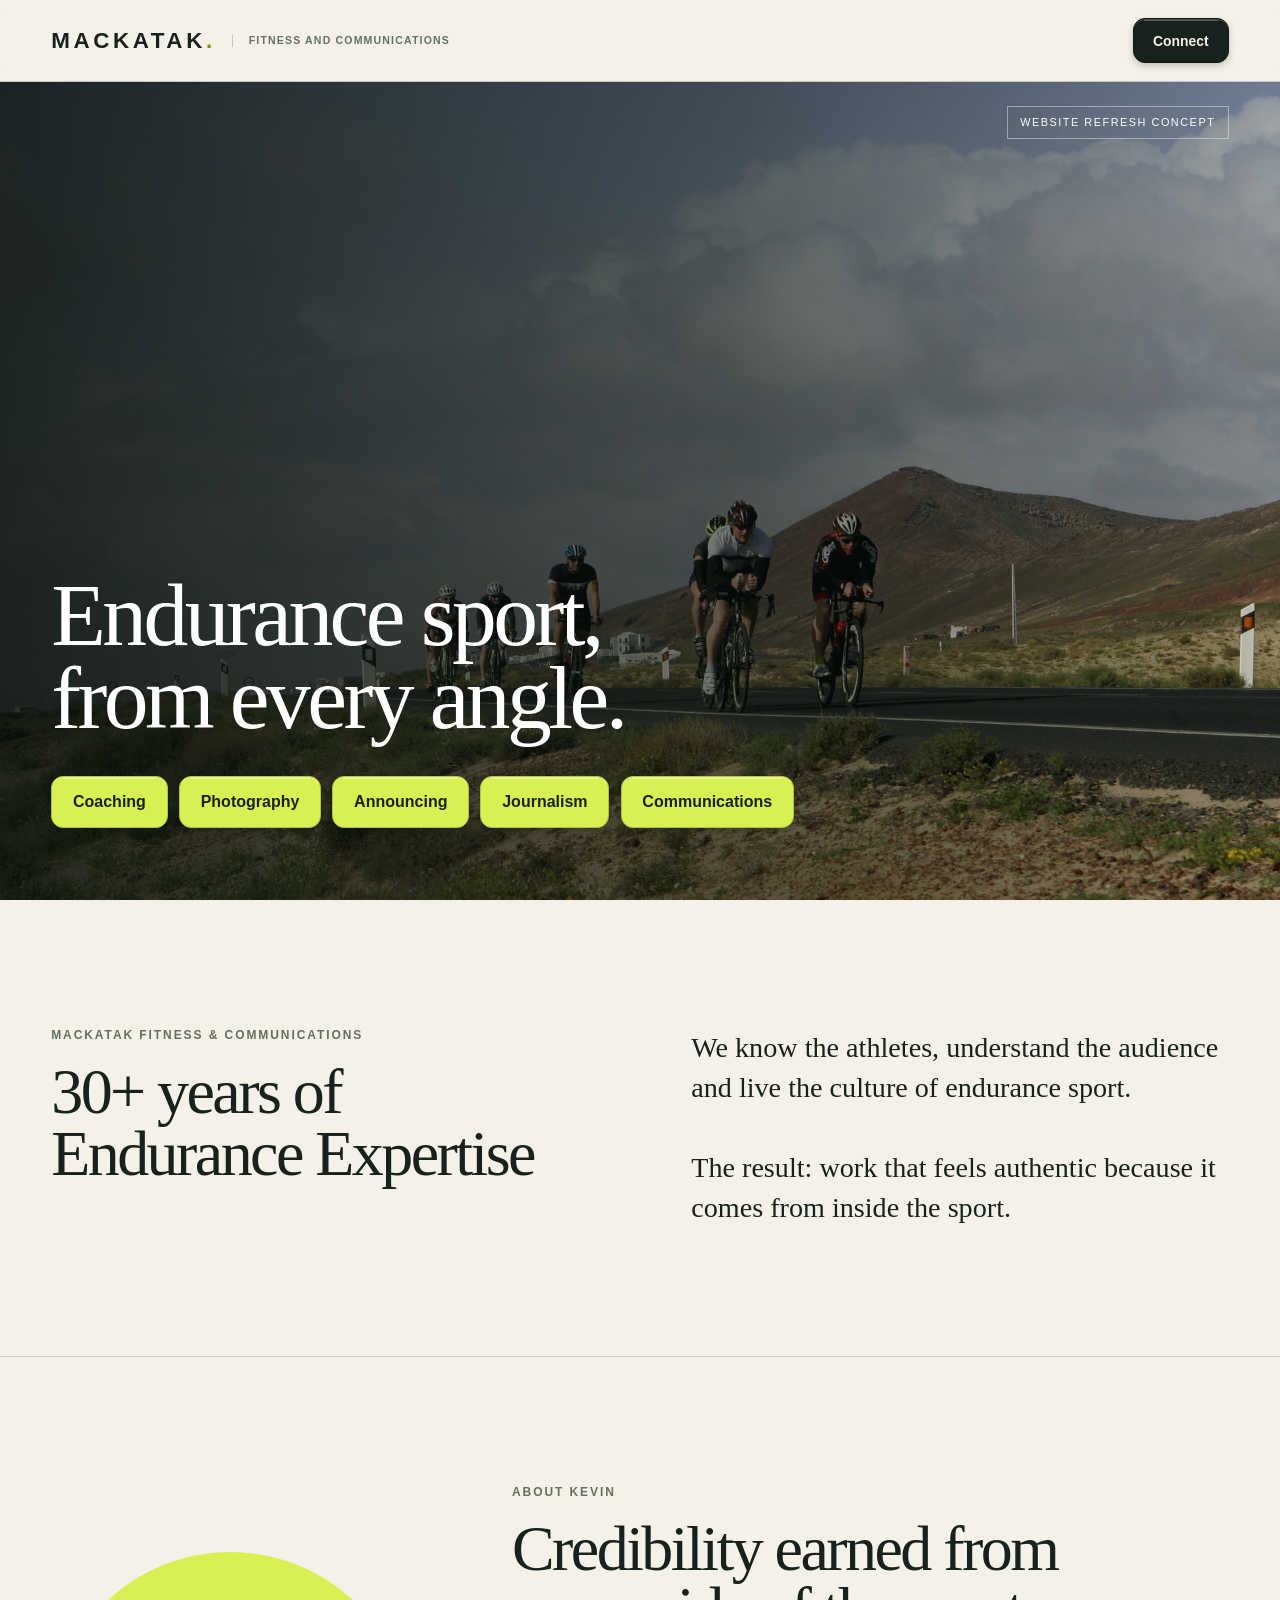
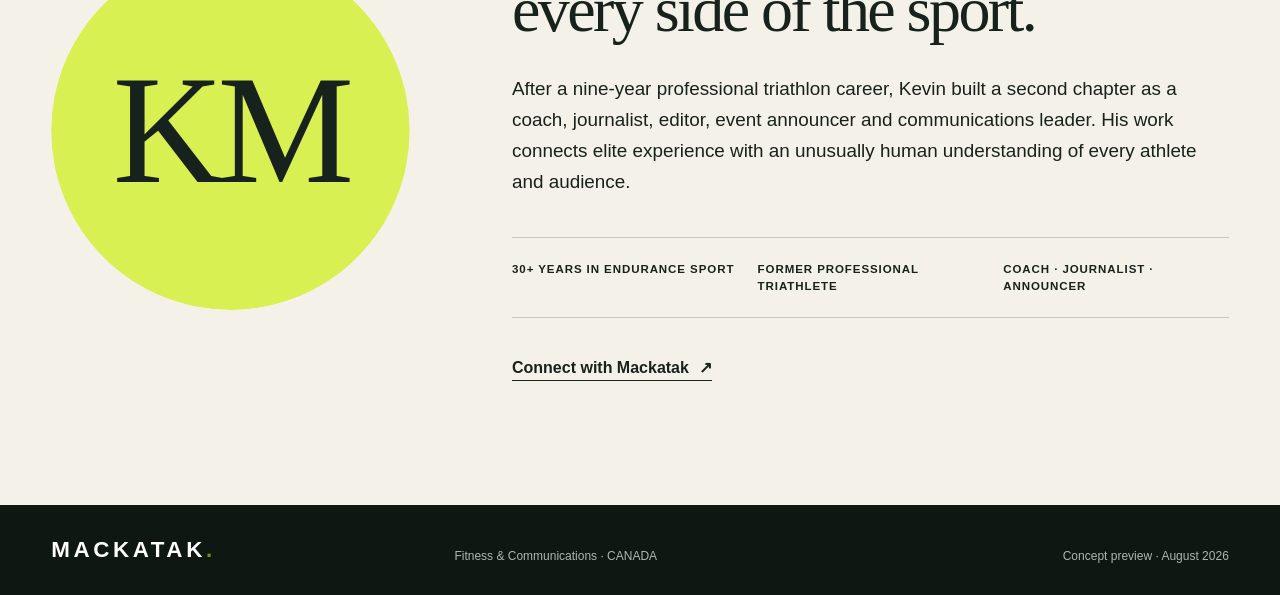
==== commit de39405e: "Build brand-first photography archive" ====
--- a/index.html
+++ b/index.html
@@ -13,9 +13,9 @@
     <header class="site-header">
       <div class="brand-lockup"><a class="wordmark" href="#top" aria-label="Mackatak home">MACKATAK<span>.</span></a><span class="brand-descriptor">Fitness and Communications</span></div>
       <nav class="desktop-nav" aria-label="Primary navigation">
-        <a class="nav-cta" href="mailto:kevin@mackatak.net">Contact</a>
+        <a class="nav-cta" href="mailto:kevin@mackatak.net">Connect</a>
       </nav>
-      <a class="mobile-contact" href="mailto:kevin@mackatak.net">Contact</a>
+      <a class="mobile-contact" href="mailto:kevin@mackatak.net">Connect</a>
     </header>
 
     <section class="hero" id="top">
@@ -40,7 +40,7 @@
 
     <section class="about section" id="about" aria-labelledby="about-title" data-reveal="portrait">
       <div class="about-mark" aria-hidden="true">KM</div>
-      <div class="about-copy"><p class="eyebrow dark">About Kevin</p><h2 id="about-title">Credibility earned from every side of the sport.</h2><p>After a nine-year professional triathlon career, Kevin built a second chapter as a coach, journalist, editor, event announcer and communications leader. His work connects elite experience with an unusually human understanding of every athlete and audience.</p><div class="about-facts" aria-label="Experience highlights"><p>30+ years in endurance sport</p><p>Former professional triathlete</p><p>Coach · Journalist · Announcer</p></div><a class="text-link" href="mailto:kevin@mackatak.net">Ask Kevin about your next goal <span>↗</span></a></div>
+      <div class="about-copy"><p class="eyebrow dark">About Kevin</p><h2 id="about-title">Credibility earned from every side of the sport.</h2><p>After a nine-year professional triathlon career, Kevin built a second chapter as a coach, journalist, editor, event announcer and communications leader. His work connects elite experience with an unusually human understanding of every athlete and audience.</p><div class="about-facts" aria-label="Experience highlights"><p>30+ years in endurance sport</p><p>Former professional triathlete</p><p>Coach · Journalist · Announcer</p></div><a class="text-link" href="mailto:kevin@mackatak.net">Connect with Mackatak <span>↗</span></a></div>
     </section>
 
     <footer data-reveal="footer"><a class="wordmark inverse" href="#top">MACKATAK<span>.</span></a><p>Fitness &amp; Communications · CANADA</p><p>Concept preview · August 2026</p></footer>
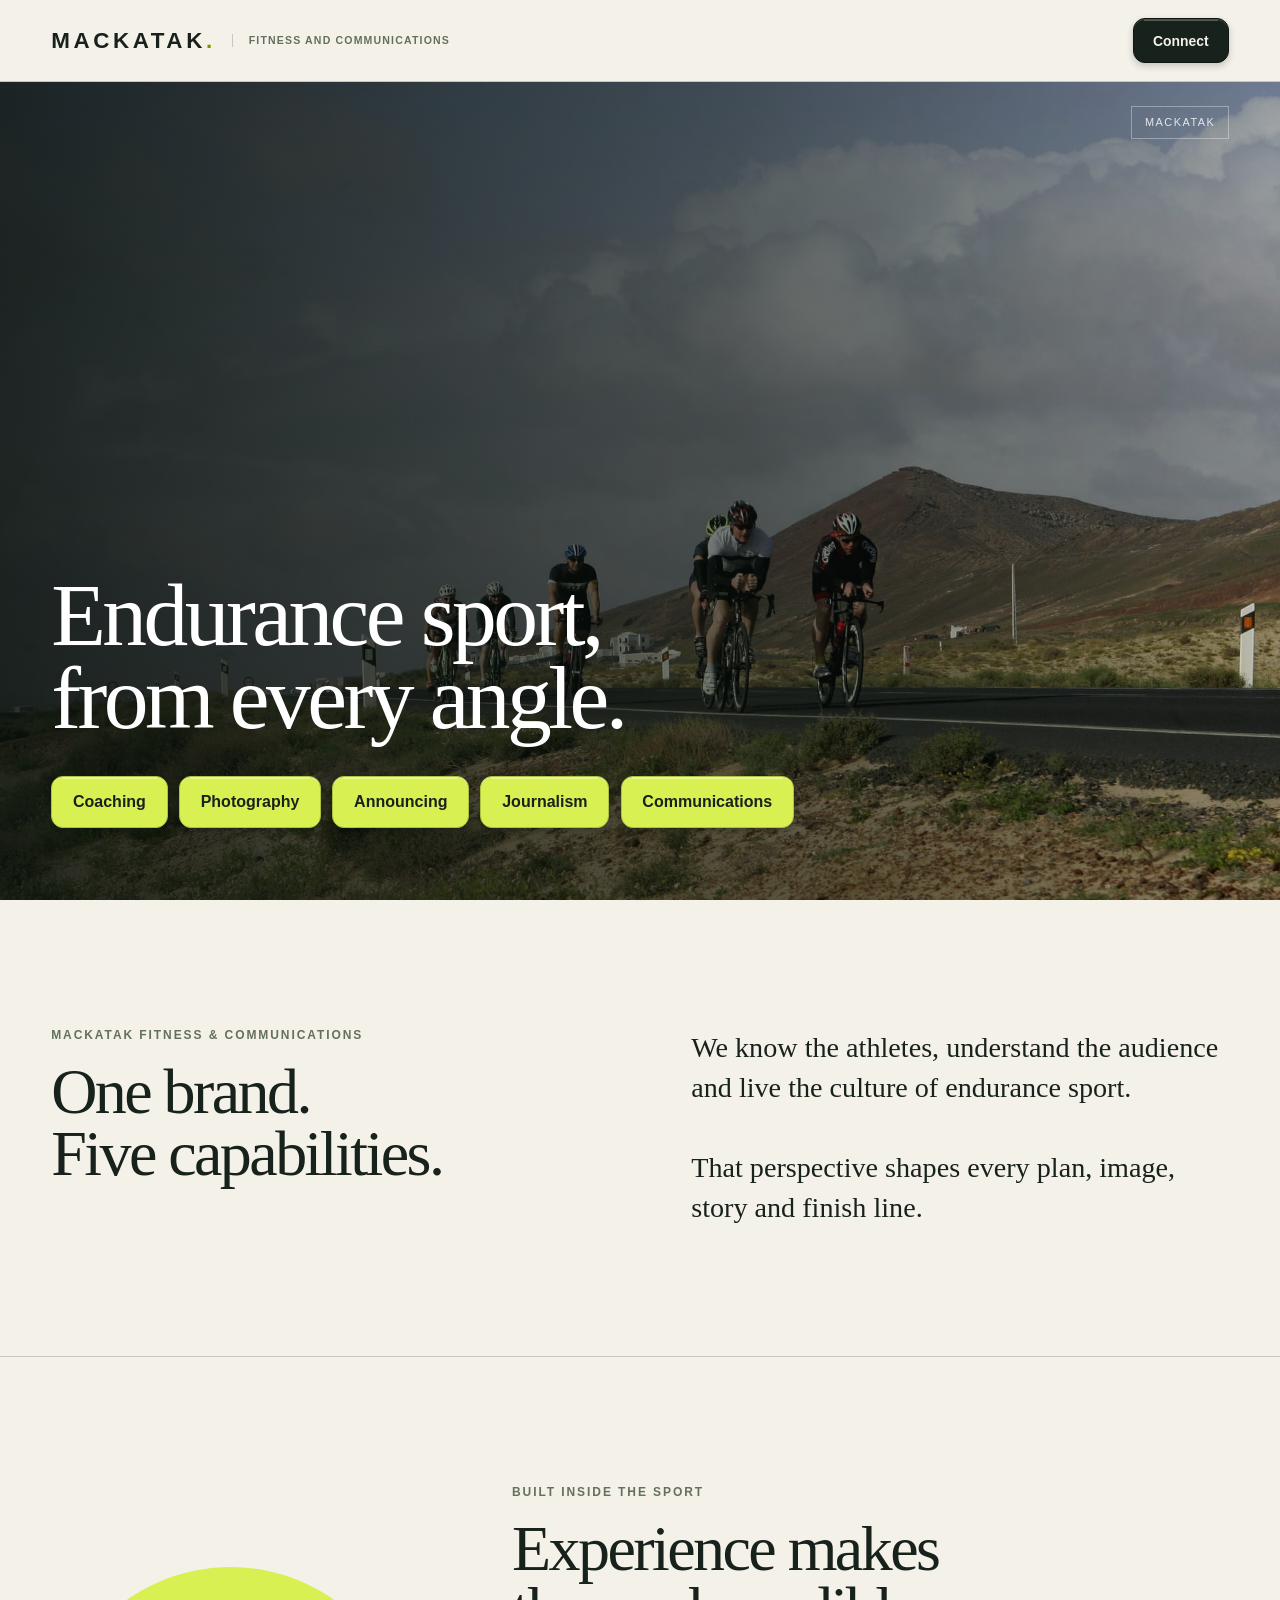
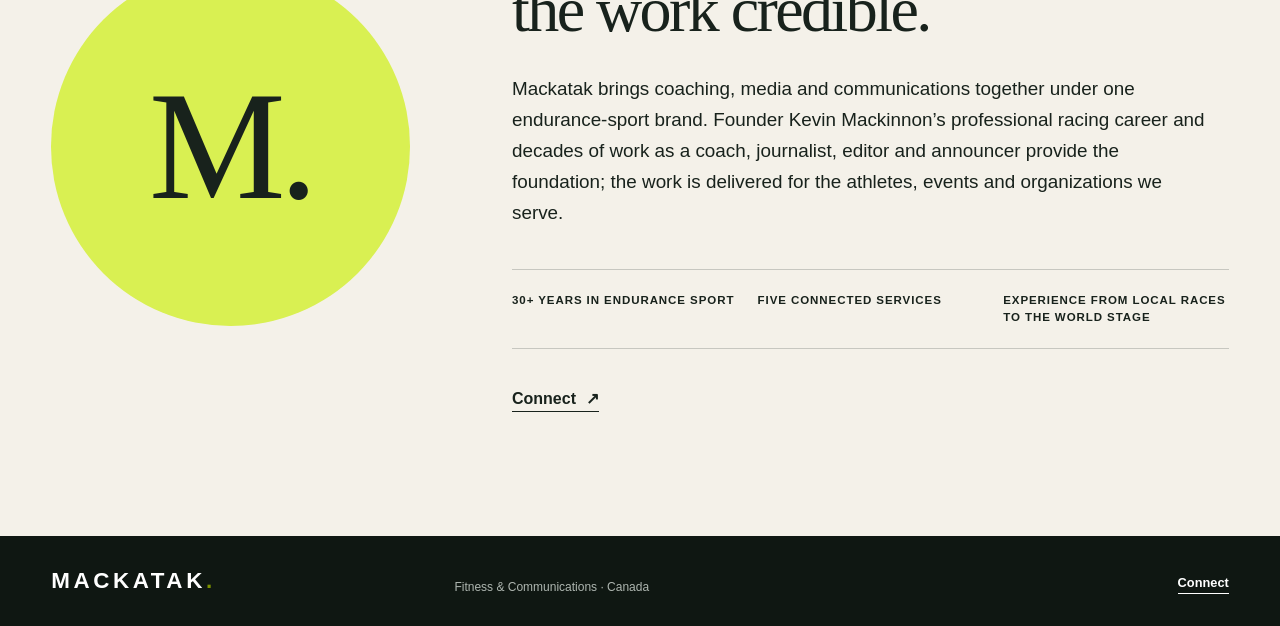
==== commit 7b77eb93: "Add SEO launch foundation and lean site refresh" ====
--- a/index.html
+++ b/index.html
@@ -3,24 +3,53 @@
 <head>
   <meta charset="utf-8">
   <meta name="viewport" content="width=device-width, initial-scale=1">
-  <title>Mackatak | Website Refresh Concept</title>
-  <meta name="description" content="A local website refresh concept for Mackatak Fitness and Communications.">
-  <script>document.documentElement.classList.add('js')</script>
-  <link rel="stylesheet" href="styles.css?v=30">
+  <title>Endurance Sport Coaching, Media &amp; Communications | Mackatak</title>
+  <meta name="description" content="Mackatak brings more than 30 years of endurance-sport experience to coaching, photography, announcing, journalism and communications.">
+  <meta name="theme-color" content="#18221c">
+  <link rel="canonical" href="https://www.mackatak.net/">
+  <link rel="icon" type="image/png" href="assets/favicon-64.png">
+  <meta property="og:type" content="website">
+  <meta property="og:site_name" content="Mackatak">
+  <meta property="og:title" content="Endurance Sport, From Every Angle | Mackatak">
+  <meta property="og:description" content="Coaching, media and communications built from inside endurance sport.">
+  <meta property="og:url" content="https://www.mackatak.net/">
+  <meta property="og:image" content="https://www.mackatak.net/assets/og-mackatak.jpg">
+  <meta property="og:image:width" content="1200">
+  <meta property="og:image:height" content="630">
+  <meta property="og:image:alt" content="Mackatak cyclists climbing beneath dramatic skies">
+  <meta name="twitter:card" content="summary_large_image">
+  <meta name="twitter:title" content="Endurance Sport, From Every Angle | Mackatak">
+  <meta name="twitter:description" content="Coaching, media and communications built from inside endurance sport.">
+  <meta name="twitter:image" content="https://www.mackatak.net/assets/og-mackatak.jpg">
+  <link rel="stylesheet" href="styles.css?v=31">
+  <script type="application/ld+json">
+  {
+    "@context": "https://schema.org",
+    "@type": "Organization",
+    "@id": "https://www.mackatak.net/#organization",
+    "name": "Mackatak Fitness & Communications",
+    "alternateName": "Mackatak",
+    "url": "https://www.mackatak.net/",
+    "description": "Endurance-sport coaching, photography, event announcing, journalism and communications.",
+    "founder": {
+      "@type": "Person",
+      "name": "Kevin Mackinnon"
+    }
+  }
+  </script>
 </head>
 <body>
-  <main>
-    <header class="site-header">
-      <div class="brand-lockup"><a class="wordmark" href="#top" aria-label="Mackatak home">MACKATAK<span>.</span></a><span class="brand-descriptor">Fitness and Communications</span></div>
-      <nav class="desktop-nav" aria-label="Primary navigation">
-        <a class="nav-cta" href="mailto:kevin@mackatak.net">Connect</a>
-      </nav>
-      <a class="mobile-contact" href="mailto:kevin@mackatak.net">Connect</a>
-    </header>
+  <a class="skip-link" href="#main-content">Skip to content</a>
+  <header class="site-header">
+    <div class="brand-lockup"><a class="wordmark" href="index.html" aria-label="Mackatak home">MACKATAK<span>.</span></a><span class="brand-descriptor">Fitness and Communications</span></div>
+    <nav class="desktop-nav" aria-label="Primary navigation"><a class="nav-cta" href="mailto:connect@mackatak.net" aria-label="Connect with Mackatak" data-track="connect" data-context="home-header">Connect</a></nav>
+    <a class="mobile-contact" href="mailto:connect@mackatak.net" aria-label="Connect with Mackatak" data-track="connect" data-context="home-mobile-header">Connect</a>
+  </header>
 
+  <main id="main-content" tabindex="-1">
     <section class="hero" id="top">
-      <img src="assets/hero-cyclists.jpg" alt="A group of cyclists climbing a mountain road">
-      <div class="hero-shade"></div><div class="concept-label">Website refresh concept</div>
+      <img src="assets/hero-cyclists-2000.jpg" srcset="assets/hero-cyclists-960.jpg 960w, assets/hero-cyclists-2000.jpg 2000w" sizes="100vw" width="2000" height="1189" fetchpriority="high" decoding="async" alt="A group of cyclists climbing a mountain road">
+      <div class="hero-shade"></div><div class="concept-label">Mackatak</div>
       <div class="hero-content">
         <h1>Endurance sport, from every angle.</h1>
         <nav class="hero-service-links" aria-label="Mackatak services">
@@ -33,18 +62,18 @@
       </div>
     </section>
 
-    <section class="intro section" id="intro" aria-labelledby="intro-title" data-reveal="split">
-      <div><p class="eyebrow dark">Mackatak Fitness &amp; Communications</p><h2 id="intro-title">30+ years of<br>Endurance Expertise</h2></div>
-      <p class="large-copy">We know the athletes, understand the audience and live the culture of endurance sport.<br><br>The result: work that feels authentic because it comes from inside the sport.</p>
+    <section class="intro section" id="intro" aria-labelledby="intro-title">
+      <div><p class="eyebrow dark">Mackatak Fitness &amp; Communications</p><h2 id="intro-title">One brand.<br>Five capabilities.</h2></div>
+      <p class="large-copy">We know the athletes, understand the audience and live the culture of endurance sport.<br><br>That perspective shapes every plan, image, story and finish line.</p>
     </section>
 
-    <section class="about section" id="about" aria-labelledby="about-title" data-reveal="portrait">
-      <div class="about-mark" aria-hidden="true">KM</div>
-      <div class="about-copy"><p class="eyebrow dark">About Kevin</p><h2 id="about-title">Credibility earned from every side of the sport.</h2><p>After a nine-year professional triathlon career, Kevin built a second chapter as a coach, journalist, editor, event announcer and communications leader. His work connects elite experience with an unusually human understanding of every athlete and audience.</p><div class="about-facts" aria-label="Experience highlights"><p>30+ years in endurance sport</p><p>Former professional triathlete</p><p>Coach · Journalist · Announcer</p></div><a class="text-link" href="mailto:kevin@mackatak.net">Connect with Mackatak <span>↗</span></a></div>
+    <section class="about section" id="about" aria-labelledby="about-title">
+      <div class="about-mark" aria-hidden="true">M.</div>
+      <div class="about-copy"><p class="eyebrow dark">Built inside the sport</p><h2 id="about-title">Experience makes the work credible.</h2><p>Mackatak brings coaching, media and communications together under one endurance-sport brand. Founder Kevin Mackinnon’s professional racing career and decades of work as a coach, journalist, editor and announcer provide the foundation; the work is delivered for the athletes, events and organizations we serve.</p><div class="about-facts" aria-label="Experience highlights"><p>30+ years in endurance sport</p><p>Five connected services</p><p>Experience from local races to the world stage</p></div><a class="text-link" href="mailto:connect@mackatak.net" aria-label="Connect with Mackatak" data-track="connect" data-context="home-about">Connect <span aria-hidden="true">↗</span></a></div>
     </section>
+  </main>
 
-    <footer data-reveal="footer"><a class="wordmark inverse" href="#top">MACKATAK<span>.</span></a><p>Fitness &amp; Communications · CANADA</p><p>Concept preview · August 2026</p></footer>
-  </main>
-  <script src="carousel.js?v=13"></script>
+  <footer><a class="wordmark inverse" href="index.html" aria-label="Mackatak home">MACKATAK<span>.</span></a><p>Fitness &amp; Communications · Canada</p><a class="footer-connect" href="mailto:connect@mackatak.net" aria-label="Connect with Mackatak" data-track="connect" data-context="home-footer">Connect</a></footer>
+  <script src="carousel.js?v=15"></script>
 </body>
 </html>
--- a/styles.css
+++ b/styles.css
@@ -10,12 +10,15 @@
 }
 
 * { box-sizing: border-box; }
-html { overflow-x: clip; scroll-behavior: smooth; }
+html { scroll-behavior: smooth; }
 body { margin: 0; background: var(--paper); color: var(--ink); font-family: Arial, Helvetica, sans-serif; -webkit-font-smoothing: antialiased; }
 a { color: inherit; text-decoration: none; }
 button { font: inherit; }
 img { display: block; max-width: 100%; }
-a:focus-visible, button:focus-visible { outline: 3px solid #627600; outline-offset: 3px; }
+a:focus-visible, button:focus-visible, summary:focus-visible { outline: 3px solid #627600; outline-offset: 3px; }
+main:focus { outline: none; }
+.skip-link { position: fixed; top: .75rem; left: .75rem; z-index: 100; padding: .75rem 1rem; border-radius: var(--control-radius); background: var(--lime); color: var(--ink); font-weight: 800; transform: translateY(-160%); transition: transform .2s ease; }
+.skip-link:focus { transform: translateY(0); }
 
 .site-header {
   height: 82px;
@@ -45,12 +48,11 @@
 
 .hero { min-height: calc(100vh - 82px); min-height: calc(100svh - 82px); position: relative; color: white; display: flex; align-items: flex-end; overflow: hidden; }
 .hero > img, .hero-shade { position: absolute; inset: 0; width: 100%; height: 100%; object-fit: cover; }
-.hero > img { object-position: center 46%; transform: scale(1.045); transition: transform 1.8s cubic-bezier(.2,.75,.2,1); }
-.is-ready .hero > img { transform: scale(1); }
+.hero > img { object-position: center 46%; }
 .hero-shade { background: linear-gradient(90deg, rgba(10,17,13,.84) 0%, rgba(10,17,13,.52) 58%, rgba(10,17,13,.16) 100%); }
 .concept-label { position: absolute; top: 1.5rem; right: 4vw; z-index: 2; font-size: .68rem; text-transform: uppercase; letter-spacing: .14em; border: 1px solid rgba(255,255,255,.42); padding: .58rem .78rem; opacity: .82; }
 .hero-content { position: relative; z-index: 2; width: min(1180px, 92vw); margin: 0 4vw 8vh; }
-.hero h1 { font-family: Georgia, 'Times New Roman', serif; font-weight: 400; font-size: clamp(3.2rem, 7vw, 6rem); line-height: .92; letter-spacing: -.04em; max-width: 980px; margin: 0; text-wrap: balance; }
+.hero h1 { font-family: Georgia, 'Times New Roman', serif; font-weight: 400; font-size: clamp(3.2rem, 7vw, 6rem); line-height: .92; letter-spacing: -.04em; max-width: 980px; margin: 0; overflow-wrap: anywhere; text-wrap: balance; }
 .hero-copy { max-width: 680px; margin: 1.6rem 0 0; font-size: clamp(1.05rem, 1.6vw, 1.35rem); line-height: 1.55; }
 .hero-service-links { display: grid; grid-template-columns: repeat(5, max-content); gap: .7rem; margin-top: 2.3rem; }
 .button { position: relative; display: inline-flex; min-height: 52px; align-items: center; justify-content: center; overflow: hidden; border: 1px solid transparent; border-radius: var(--control-radius); padding: 1rem 1.3rem; font-weight: 600; transition: background-color .2s ease, border-color .2s ease, box-shadow .2s ease, color .2s ease, transform .2s ease; }
@@ -88,37 +90,8 @@
 
 footer { background: #0f1712; color: white; padding: 2rem 4vw; display: grid; grid-template-columns: 1fr 1fr 1fr; align-items: end; gap: 2rem; }
 footer p { margin: 0; font-size: .75rem; color: #aeb6b0; }
-footer p:last-child { text-align: right; }
-
-.js [data-reveal] { visibility: hidden; }
-.js [data-reveal].is-visible { visibility: visible; }
-.js .hero-content > *, .js .concept-label { opacity: 0; }
-.is-ready .hero-content > *, .is-ready .concept-label { opacity: 1; }
-.js .hero-content > * { transform: translateY(26px); transition: opacity .75s ease, transform .9s cubic-bezier(.2,.75,.2,1); }
-.is-ready .hero-content > * { transform: translateY(0); }
-.hero-content > :nth-child(1) { transition-delay: .12s; }
-.hero-content > :nth-child(2) { transition-delay: .28s; }
-.hero-content > :nth-child(3) { transition-delay: .4s; }
-.concept-label { transition: opacity .8s ease .5s; }
-.js [data-reveal="split"] > * { opacity: 0; transition: opacity .8s ease, transform 1s cubic-bezier(.2,.75,.2,1); }
-.js [data-reveal="split"] > :first-child { transform: translateX(-52px); }
-.js [data-reveal="split"] > :last-child { transform: translateX(52px); transition-delay: .12s; }
-.js [data-reveal="split"].is-visible > * { opacity: 1; transform: translateX(0); }
-.js [data-reveal="focus"] > * { opacity: 0; transform: scale(.97); transition: opacity .8s ease, transform 1s cubic-bezier(.2,.75,.2,1); }
-.js [data-reveal="focus"].is-visible > * { opacity: 1; transform: scale(1); }
-.js [data-reveal="focus"].is-visible > :nth-child(2) { transition-delay: .12s; }
-.js [data-reveal="sequence"] > * { opacity: 0; transform: translateY(28px); transition: opacity .65s ease, transform .85s cubic-bezier(.2,.75,.2,1); }
-.js [data-reveal="sequence"].is-visible > * { opacity: 1; transform: translateY(0); }
-.js [data-reveal="sequence"].is-visible > :nth-child(2) { transition-delay: .12s; }
-.js [data-reveal="sequence"].is-visible > :nth-child(3) { transition-delay: .24s; }
-.js [data-reveal="portrait"] .about-mark { opacity: 0; transform: rotate(-9deg) scale(.72); clip-path: circle(12% at 50% 50%); transition: opacity .6s ease, transform 1.05s cubic-bezier(.2,.8,.2,1), clip-path 1.05s cubic-bezier(.2,.8,.2,1); }
-.js [data-reveal="portrait"] .about-copy { opacity: 0; transform: translateX(58px); transition: opacity .75s ease .16s, transform .95s cubic-bezier(.2,.75,.2,1) .16s; }
-.js [data-reveal="portrait"].is-visible .about-mark { opacity: 1; transform: rotate(0) scale(1); clip-path: circle(50% at 50% 50%); }
-.js [data-reveal="portrait"].is-visible .about-copy { opacity: 1; transform: translateX(0); }
-.js [data-reveal="footer"] > * { opacity: 0; transform: translateY(12px); transition: opacity .55s ease, transform .65s ease; }
-.js [data-reveal="footer"].is-visible > * { opacity: 1; transform: translateY(0); }
-.js [data-reveal="footer"].is-visible > :nth-child(2) { transition-delay: .08s; }
-.js [data-reveal="footer"].is-visible > :nth-child(3) { transition-delay: .16s; }
+.footer-connect { justify-self: end; border-bottom: 1px solid currentColor; padding-bottom: .2rem; font-size: .8rem; font-weight: 800; }
+.error-hero { min-height: calc(100svh - 82px); background: var(--ink); }
 
 @media (max-width: 1100px) {
   .hero-service-links { grid-template-columns: repeat(3, max-content); }
@@ -134,7 +107,7 @@
   .intro, .about { grid-template-columns: 1fr; gap: 3rem; }
   .about-mark { width: min(68vw, 430px); }
   footer { grid-template-columns: 1fr; }
-  footer p:last-child { text-align: left; }
+  .footer-connect { justify-self: start; }
 }
 
 @media (max-width: 620px) {
@@ -169,7 +142,7 @@
   .hero-shade { background: linear-gradient(0deg, rgba(10,17,13,.94) 0%, rgba(10,17,13,.42) 78%, rgba(10,17,13,.12) 100%); }
   .hero > img { object-position: 58% center; }
   .hero-content { width: 90vw; margin-bottom: 2.5rem; }
-  .hero h1 { font-size: clamp(2.85rem, 13vw, 4.25rem); line-height: .94; }
+  .hero h1 { font-size: clamp(2.35rem, 12vw, 4.25rem); line-height: .94; }
   .hero-service-links { margin-top: 1.5rem; }
   .button-primary { width: 100%; }
   .section { padding: 4.75rem 5vw; }
@@ -179,8 +152,6 @@
   .about-facts { grid-template-columns: 1fr; gap: .8rem; }
   .about-mark { width: min(62vw, 260px); }
   footer { padding: 2.5rem 5vw; gap: 1rem; }
-  .js [data-reveal="split"] > :first-child, .js [data-reveal="split"] > :last-child { transform: translateY(28px); }
-  .js [data-reveal="portrait"] .about-copy { transform: translateY(34px); }
 }
 
 @media (max-width: 680px) {
@@ -190,5 +161,4 @@
 @media (prefers-reduced-motion: reduce) {
   html { scroll-behavior: auto; }
   *, *::before, *::after { animation-duration: .01ms !important; animation-iteration-count: 1 !important; scroll-behavior: auto !important; transition-duration: .01ms !important; }
-  .js [data-reveal], .js [data-reveal] * { visibility: visible; opacity: 1; transform: none; clip-path: none; }
 }
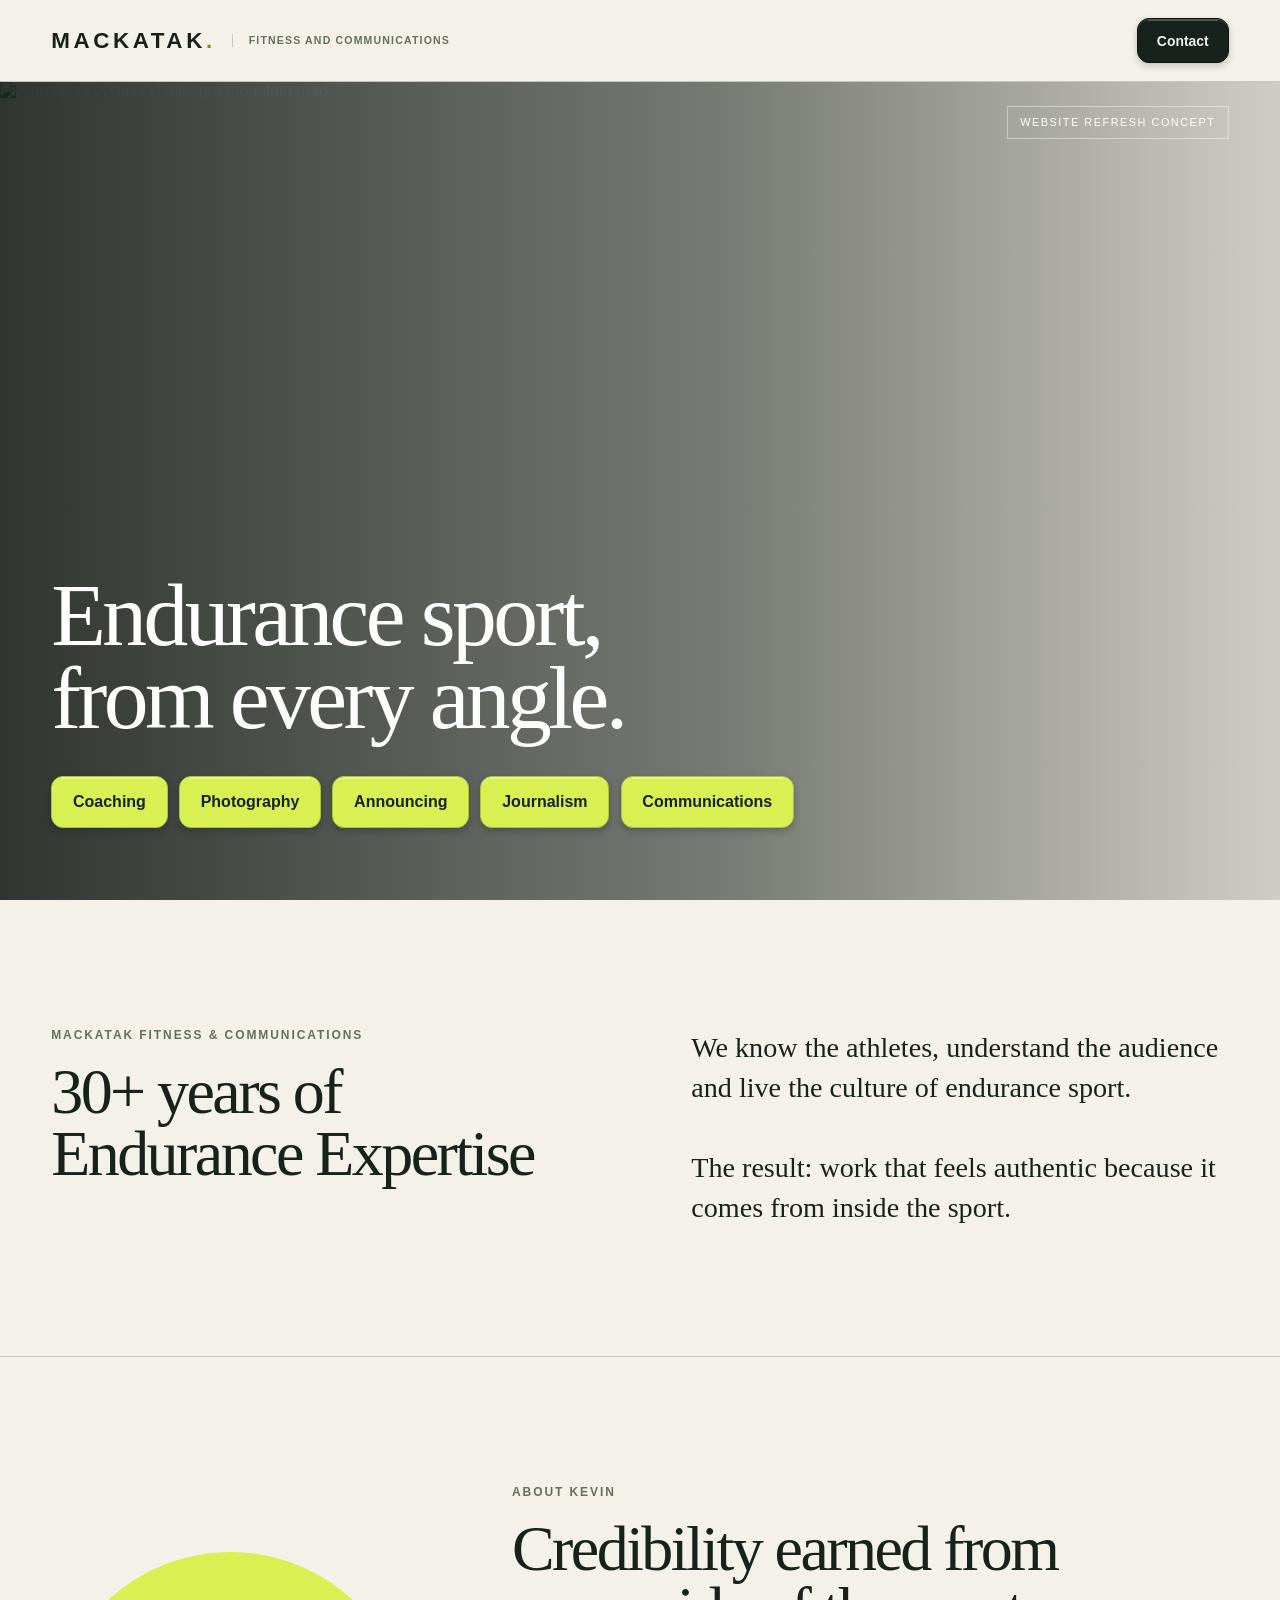
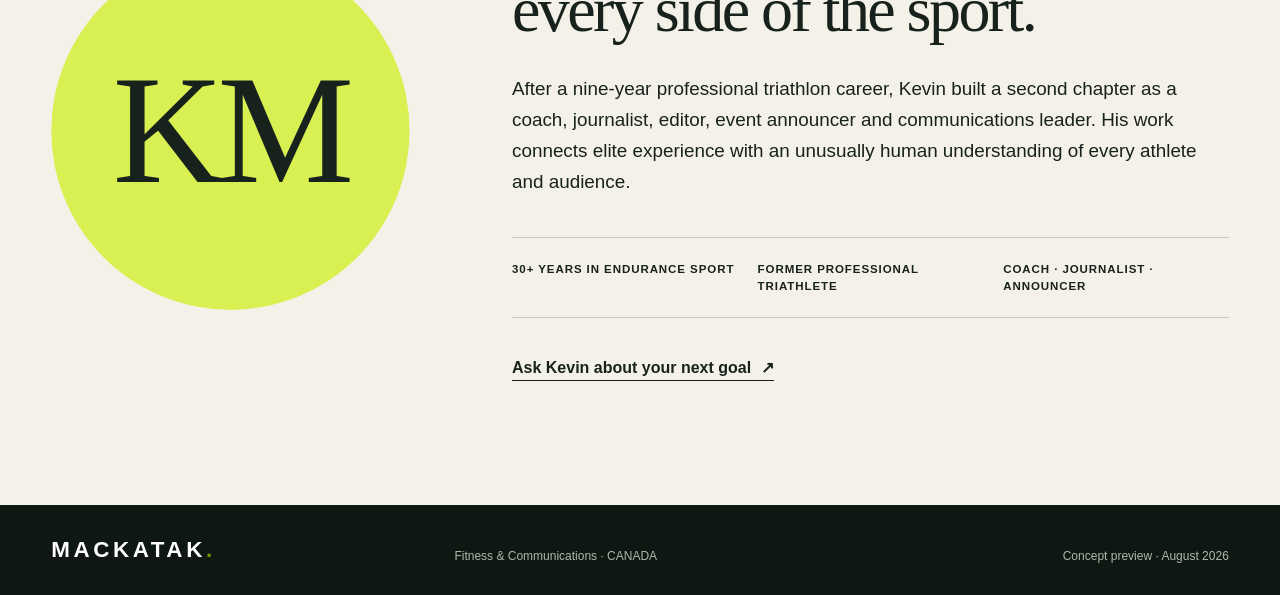
==== commit ac06fd5f: "Merge 8c70dd7ff47ce413f6e6e3a3628ff04031010d89 into 3fff48f5ce57a1a0cec96a46ff191a0c7edacdfb" ====
--- a/index.html
+++ b/index.html
@@ -3,53 +3,24 @@
 <head>
   <meta charset="utf-8">
   <meta name="viewport" content="width=device-width, initial-scale=1">
-  <title>Endurance Sport Coaching, Media &amp; Communications | Mackatak</title>
-  <meta name="description" content="Mackatak brings more than 30 years of endurance-sport experience to coaching, photography, announcing, journalism and communications.">
-  <meta name="theme-color" content="#18221c">
-  <link rel="canonical" href="https://www.mackatak.net/">
-  <link rel="icon" type="image/png" href="assets/favicon-64.png">
-  <meta property="og:type" content="website">
-  <meta property="og:site_name" content="Mackatak">
-  <meta property="og:title" content="Endurance Sport, From Every Angle | Mackatak">
-  <meta property="og:description" content="Coaching, media and communications built from inside endurance sport.">
-  <meta property="og:url" content="https://www.mackatak.net/">
-  <meta property="og:image" content="https://www.mackatak.net/assets/og-mackatak.jpg">
-  <meta property="og:image:width" content="1200">
-  <meta property="og:image:height" content="630">
-  <meta property="og:image:alt" content="Mackatak cyclists climbing beneath dramatic skies">
-  <meta name="twitter:card" content="summary_large_image">
-  <meta name="twitter:title" content="Endurance Sport, From Every Angle | Mackatak">
-  <meta name="twitter:description" content="Coaching, media and communications built from inside endurance sport.">
-  <meta name="twitter:image" content="https://www.mackatak.net/assets/og-mackatak.jpg">
-  <link rel="stylesheet" href="styles.css?v=31">
-  <script type="application/ld+json">
-  {
-    "@context": "https://schema.org",
-    "@type": "Organization",
-    "@id": "https://www.mackatak.net/#organization",
-    "name": "Mackatak Fitness & Communications",
-    "alternateName": "Mackatak",
-    "url": "https://www.mackatak.net/",
-    "description": "Endurance-sport coaching, photography, event announcing, journalism and communications.",
-    "founder": {
-      "@type": "Person",
-      "name": "Kevin Mackinnon"
-    }
-  }
-  </script>
+  <title>Mackatak | Website Refresh Concept</title>
+  <meta name="description" content="A local website refresh concept for Mackatak Fitness and Communications.">
+  <script>document.documentElement.classList.add('js')</script>
+  <link rel="stylesheet" href="styles.css?v=30">
 </head>
 <body>
-  <a class="skip-link" href="#main-content">Skip to content</a>
-  <header class="site-header">
-    <div class="brand-lockup"><a class="wordmark" href="index.html" aria-label="Mackatak home">MACKATAK<span>.</span></a><span class="brand-descriptor">Fitness and Communications</span></div>
-    <nav class="desktop-nav" aria-label="Primary navigation"><a class="nav-cta" href="mailto:connect@mackatak.net" aria-label="Connect with Mackatak" data-track="connect" data-context="home-header">Connect</a></nav>
-    <a class="mobile-contact" href="mailto:connect@mackatak.net" aria-label="Connect with Mackatak" data-track="connect" data-context="home-mobile-header">Connect</a>
-  </header>
+  <main>
+    <header class="site-header">
+      <div class="brand-lockup"><a class="wordmark" href="#top" aria-label="Mackatak home">MACKATAK<span>.</span></a><span class="brand-descriptor">Fitness and Communications</span></div>
+      <nav class="desktop-nav" aria-label="Primary navigation">
+        <a class="nav-cta" href="mailto:kevin@mackatak.net">Contact</a>
+      </nav>
+      <a class="mobile-contact" href="mailto:kevin@mackatak.net">Contact</a>
+    </header>
 
-  <main id="main-content" tabindex="-1">
     <section class="hero" id="top">
-      <img src="assets/hero-cyclists-2000.jpg" srcset="assets/hero-cyclists-960.jpg 960w, assets/hero-cyclists-2000.jpg 2000w" sizes="100vw" width="2000" height="1189" fetchpriority="high" decoding="async" alt="A group of cyclists climbing a mountain road">
-      <div class="hero-shade"></div><div class="concept-label">Mackatak</div>
+      <img src="assets/hero-cyclists.jpg" alt="A group of cyclists climbing a mountain road">
+      <div class="hero-shade"></div><div class="concept-label">Website refresh concept</div>
       <div class="hero-content">
         <h1>Endurance sport, from every angle.</h1>
         <nav class="hero-service-links" aria-label="Mackatak services">
@@ -62,18 +33,18 @@
       </div>
     </section>
 
-    <section class="intro section" id="intro" aria-labelledby="intro-title">
-      <div><p class="eyebrow dark">Mackatak Fitness &amp; Communications</p><h2 id="intro-title">One brand.<br>Five capabilities.</h2></div>
-      <p class="large-copy">We know the athletes, understand the audience and live the culture of endurance sport.<br><br>That perspective shapes every plan, image, story and finish line.</p>
+    <section class="intro section" id="intro" aria-labelledby="intro-title" data-reveal="split">
+      <div><p class="eyebrow dark">Mackatak Fitness &amp; Communications</p><h2 id="intro-title">30+ years of<br>Endurance Expertise</h2></div>
+      <p class="large-copy">We know the athletes, understand the audience and live the culture of endurance sport.<br><br>The result: work that feels authentic because it comes from inside the sport.</p>
     </section>
 
-    <section class="about section" id="about" aria-labelledby="about-title">
-      <div class="about-mark" aria-hidden="true">M.</div>
-      <div class="about-copy"><p class="eyebrow dark">Built inside the sport</p><h2 id="about-title">Experience makes the work credible.</h2><p>Mackatak brings coaching, media and communications together under one endurance-sport brand. Founder Kevin Mackinnon’s professional racing career and decades of work as a coach, journalist, editor and announcer provide the foundation; the work is delivered for the athletes, events and organizations we serve.</p><div class="about-facts" aria-label="Experience highlights"><p>30+ years in endurance sport</p><p>Five connected services</p><p>Experience from local races to the world stage</p></div><a class="text-link" href="mailto:connect@mackatak.net" aria-label="Connect with Mackatak" data-track="connect" data-context="home-about">Connect <span aria-hidden="true">↗</span></a></div>
+    <section class="about section" id="about" aria-labelledby="about-title" data-reveal="portrait">
+      <div class="about-mark" aria-hidden="true">KM</div>
+      <div class="about-copy"><p class="eyebrow dark">About Kevin</p><h2 id="about-title">Credibility earned from every side of the sport.</h2><p>After a nine-year professional triathlon career, Kevin built a second chapter as a coach, journalist, editor, event announcer and communications leader. His work connects elite experience with an unusually human understanding of every athlete and audience.</p><div class="about-facts" aria-label="Experience highlights"><p>30+ years in endurance sport</p><p>Former professional triathlete</p><p>Coach · Journalist · Announcer</p></div><a class="text-link" href="mailto:kevin@mackatak.net">Ask Kevin about your next goal <span>↗</span></a></div>
     </section>
+
+    <footer data-reveal="footer"><a class="wordmark inverse" href="#top">MACKATAK<span>.</span></a><p>Fitness &amp; Communications · CANADA</p><p>Concept preview · August 2026</p></footer>
   </main>
-
-  <footer><a class="wordmark inverse" href="index.html" aria-label="Mackatak home">MACKATAK<span>.</span></a><p>Fitness &amp; Communications · Canada</p><a class="footer-connect" href="mailto:connect@mackatak.net" aria-label="Connect with Mackatak" data-track="connect" data-context="home-footer">Connect</a></footer>
-  <script src="carousel.js?v=15"></script>
+  <script src="carousel.js?v=13"></script>
 </body>
 </html>
--- a/styles.css
+++ b/styles.css
@@ -10,15 +10,12 @@
 }
 
 * { box-sizing: border-box; }
-html { scroll-behavior: smooth; }
+html { overflow-x: clip; scroll-behavior: smooth; }
 body { margin: 0; background: var(--paper); color: var(--ink); font-family: Arial, Helvetica, sans-serif; -webkit-font-smoothing: antialiased; }
 a { color: inherit; text-decoration: none; }
 button { font: inherit; }
 img { display: block; max-width: 100%; }
-a:focus-visible, button:focus-visible, summary:focus-visible { outline: 3px solid #627600; outline-offset: 3px; }
-main:focus { outline: none; }
-.skip-link { position: fixed; top: .75rem; left: .75rem; z-index: 100; padding: .75rem 1rem; border-radius: var(--control-radius); background: var(--lime); color: var(--ink); font-weight: 800; transform: translateY(-160%); transition: transform .2s ease; }
-.skip-link:focus { transform: translateY(0); }
+a:focus-visible, button:focus-visible { outline: 3px solid #627600; outline-offset: 3px; }
 
 .site-header {
   height: 82px;
@@ -48,11 +45,12 @@
 
 .hero { min-height: calc(100vh - 82px); min-height: calc(100svh - 82px); position: relative; color: white; display: flex; align-items: flex-end; overflow: hidden; }
 .hero > img, .hero-shade { position: absolute; inset: 0; width: 100%; height: 100%; object-fit: cover; }
-.hero > img { object-position: center 46%; }
+.hero > img { object-position: center 46%; transform: scale(1.045); transition: transform 1.8s cubic-bezier(.2,.75,.2,1); }
+.is-ready .hero > img { transform: scale(1); }
 .hero-shade { background: linear-gradient(90deg, rgba(10,17,13,.84) 0%, rgba(10,17,13,.52) 58%, rgba(10,17,13,.16) 100%); }
 .concept-label { position: absolute; top: 1.5rem; right: 4vw; z-index: 2; font-size: .68rem; text-transform: uppercase; letter-spacing: .14em; border: 1px solid rgba(255,255,255,.42); padding: .58rem .78rem; opacity: .82; }
 .hero-content { position: relative; z-index: 2; width: min(1180px, 92vw); margin: 0 4vw 8vh; }
-.hero h1 { font-family: Georgia, 'Times New Roman', serif; font-weight: 400; font-size: clamp(3.2rem, 7vw, 6rem); line-height: .92; letter-spacing: -.04em; max-width: 980px; margin: 0; overflow-wrap: anywhere; text-wrap: balance; }
+.hero h1 { font-family: Georgia, 'Times New Roman', serif; font-weight: 400; font-size: clamp(3.2rem, 7vw, 6rem); line-height: .92; letter-spacing: -.04em; max-width: 980px; margin: 0; text-wrap: balance; }
 .hero-copy { max-width: 680px; margin: 1.6rem 0 0; font-size: clamp(1.05rem, 1.6vw, 1.35rem); line-height: 1.55; }
 .hero-service-links { display: grid; grid-template-columns: repeat(5, max-content); gap: .7rem; margin-top: 2.3rem; }
 .button { position: relative; display: inline-flex; min-height: 52px; align-items: center; justify-content: center; overflow: hidden; border: 1px solid transparent; border-radius: var(--control-radius); padding: 1rem 1.3rem; font-weight: 600; transition: background-color .2s ease, border-color .2s ease, box-shadow .2s ease, color .2s ease, transform .2s ease; }
@@ -90,8 +88,37 @@
 
 footer { background: #0f1712; color: white; padding: 2rem 4vw; display: grid; grid-template-columns: 1fr 1fr 1fr; align-items: end; gap: 2rem; }
 footer p { margin: 0; font-size: .75rem; color: #aeb6b0; }
-.footer-connect { justify-self: end; border-bottom: 1px solid currentColor; padding-bottom: .2rem; font-size: .8rem; font-weight: 800; }
-.error-hero { min-height: calc(100svh - 82px); background: var(--ink); }
+footer p:last-child { text-align: right; }
+
+.js [data-reveal] { visibility: hidden; }
+.js [data-reveal].is-visible { visibility: visible; }
+.js .hero-content > *, .js .concept-label { opacity: 0; }
+.is-ready .hero-content > *, .is-ready .concept-label { opacity: 1; }
+.js .hero-content > * { transform: translateY(26px); transition: opacity .75s ease, transform .9s cubic-bezier(.2,.75,.2,1); }
+.is-ready .hero-content > * { transform: translateY(0); }
+.hero-content > :nth-child(1) { transition-delay: .12s; }
+.hero-content > :nth-child(2) { transition-delay: .28s; }
+.hero-content > :nth-child(3) { transition-delay: .4s; }
+.concept-label { transition: opacity .8s ease .5s; }
+.js [data-reveal="split"] > * { opacity: 0; transition: opacity .8s ease, transform 1s cubic-bezier(.2,.75,.2,1); }
+.js [data-reveal="split"] > :first-child { transform: translateX(-52px); }
+.js [data-reveal="split"] > :last-child { transform: translateX(52px); transition-delay: .12s; }
+.js [data-reveal="split"].is-visible > * { opacity: 1; transform: translateX(0); }
+.js [data-reveal="focus"] > * { opacity: 0; transform: scale(.97); transition: opacity .8s ease, transform 1s cubic-bezier(.2,.75,.2,1); }
+.js [data-reveal="focus"].is-visible > * { opacity: 1; transform: scale(1); }
+.js [data-reveal="focus"].is-visible > :nth-child(2) { transition-delay: .12s; }
+.js [data-reveal="sequence"] > * { opacity: 0; transform: translateY(28px); transition: opacity .65s ease, transform .85s cubic-bezier(.2,.75,.2,1); }
+.js [data-reveal="sequence"].is-visible > * { opacity: 1; transform: translateY(0); }
+.js [data-reveal="sequence"].is-visible > :nth-child(2) { transition-delay: .12s; }
+.js [data-reveal="sequence"].is-visible > :nth-child(3) { transition-delay: .24s; }
+.js [data-reveal="portrait"] .about-mark { opacity: 0; transform: rotate(-9deg) scale(.72); clip-path: circle(12% at 50% 50%); transition: opacity .6s ease, transform 1.05s cubic-bezier(.2,.8,.2,1), clip-path 1.05s cubic-bezier(.2,.8,.2,1); }
+.js [data-reveal="portrait"] .about-copy { opacity: 0; transform: translateX(58px); transition: opacity .75s ease .16s, transform .95s cubic-bezier(.2,.75,.2,1) .16s; }
+.js [data-reveal="portrait"].is-visible .about-mark { opacity: 1; transform: rotate(0) scale(1); clip-path: circle(50% at 50% 50%); }
+.js [data-reveal="portrait"].is-visible .about-copy { opacity: 1; transform: translateX(0); }
+.js [data-reveal="footer"] > * { opacity: 0; transform: translateY(12px); transition: opacity .55s ease, transform .65s ease; }
+.js [data-reveal="footer"].is-visible > * { opacity: 1; transform: translateY(0); }
+.js [data-reveal="footer"].is-visible > :nth-child(2) { transition-delay: .08s; }
+.js [data-reveal="footer"].is-visible > :nth-child(3) { transition-delay: .16s; }
 
 @media (max-width: 1100px) {
   .hero-service-links { grid-template-columns: repeat(3, max-content); }
@@ -107,7 +134,7 @@
   .intro, .about { grid-template-columns: 1fr; gap: 3rem; }
   .about-mark { width: min(68vw, 430px); }
   footer { grid-template-columns: 1fr; }
-  .footer-connect { justify-self: start; }
+  footer p:last-child { text-align: left; }
 }
 
 @media (max-width: 620px) {
@@ -142,7 +169,7 @@
   .hero-shade { background: linear-gradient(0deg, rgba(10,17,13,.94) 0%, rgba(10,17,13,.42) 78%, rgba(10,17,13,.12) 100%); }
   .hero > img { object-position: 58% center; }
   .hero-content { width: 90vw; margin-bottom: 2.5rem; }
-  .hero h1 { font-size: clamp(2.35rem, 12vw, 4.25rem); line-height: .94; }
+  .hero h1 { font-size: clamp(2.85rem, 13vw, 4.25rem); line-height: .94; }
   .hero-service-links { margin-top: 1.5rem; }
   .button-primary { width: 100%; }
   .section { padding: 4.75rem 5vw; }
@@ -152,6 +179,8 @@
   .about-facts { grid-template-columns: 1fr; gap: .8rem; }
   .about-mark { width: min(62vw, 260px); }
   footer { padding: 2.5rem 5vw; gap: 1rem; }
+  .js [data-reveal="split"] > :first-child, .js [data-reveal="split"] > :last-child { transform: translateY(28px); }
+  .js [data-reveal="portrait"] .about-copy { transform: translateY(34px); }
 }
 
 @media (max-width: 680px) {
@@ -161,4 +190,5 @@
 @media (prefers-reduced-motion: reduce) {
   html { scroll-behavior: auto; }
   *, *::before, *::after { animation-duration: .01ms !important; animation-iteration-count: 1 !important; scroll-behavior: auto !important; transition-duration: .01ms !important; }
+  .js [data-reveal], .js [data-reveal] * { visibility: visible; opacity: 1; transform: none; clip-path: none; }
 }
